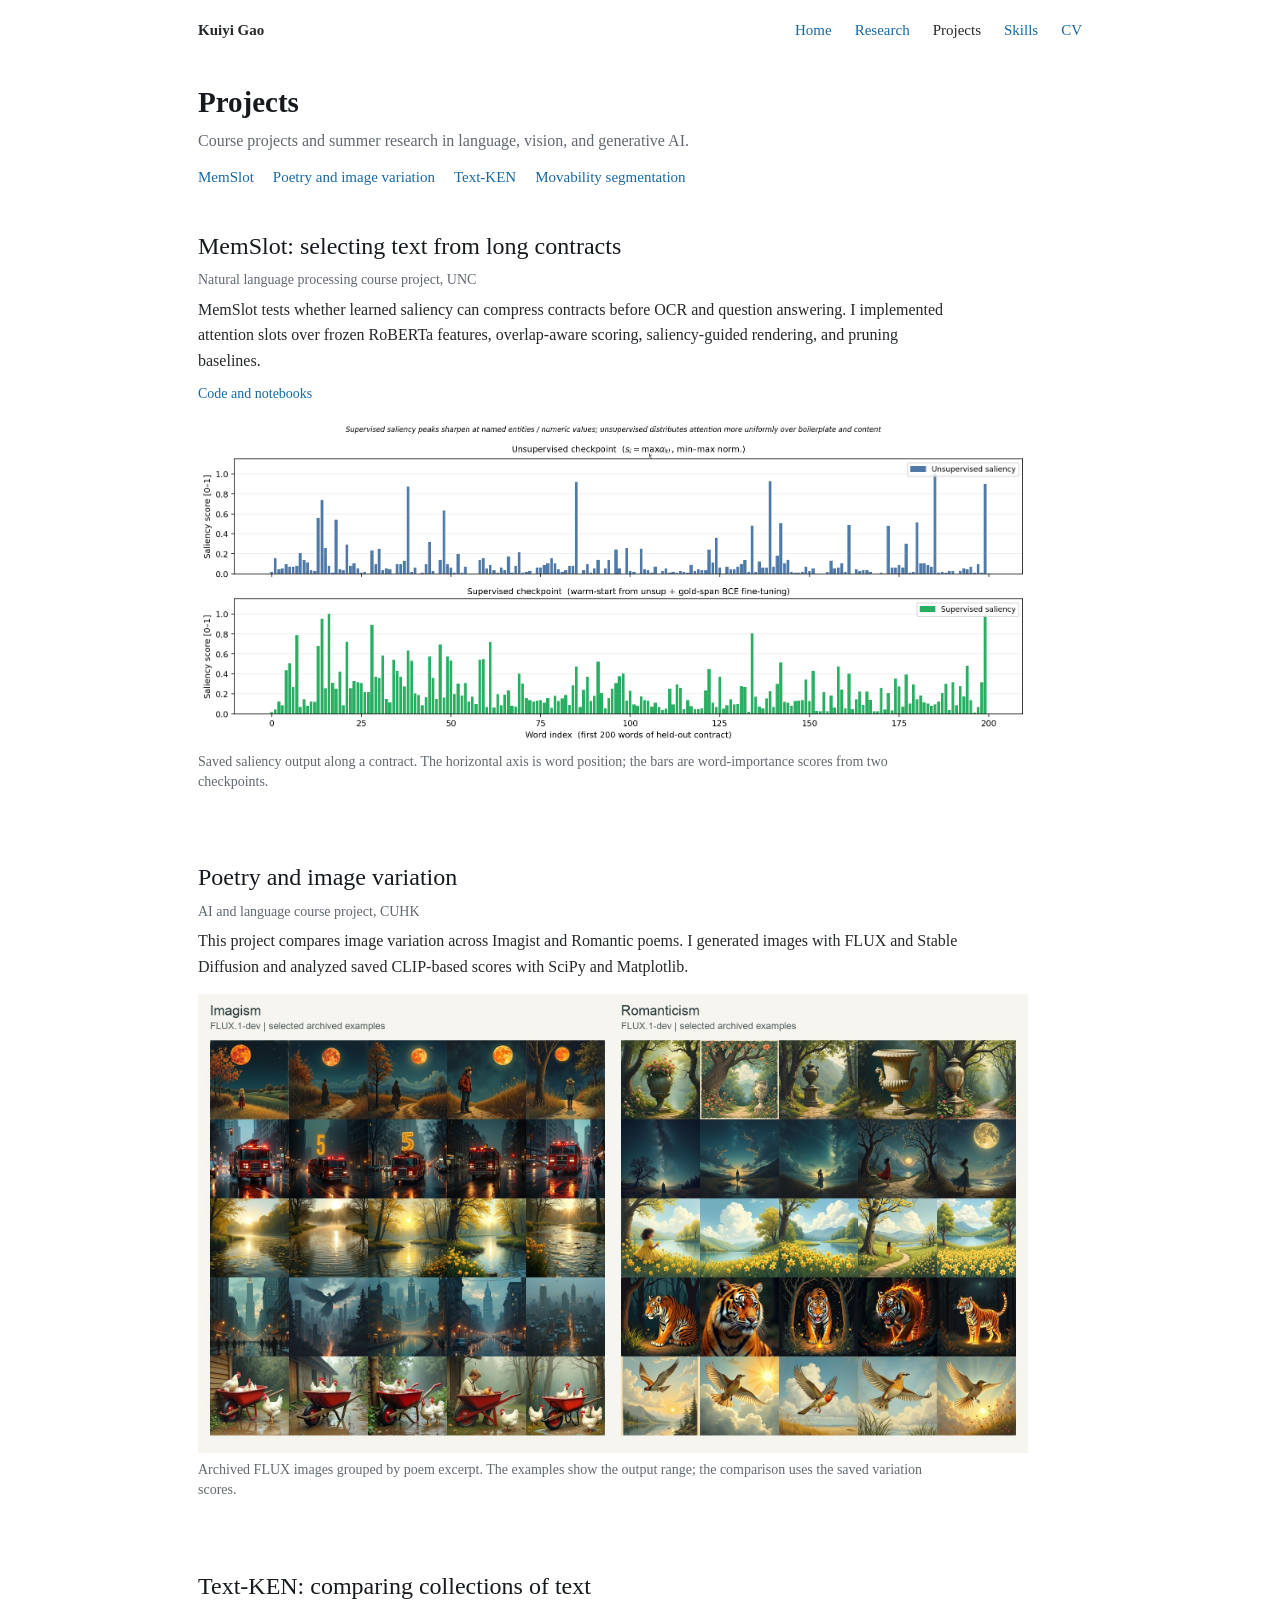
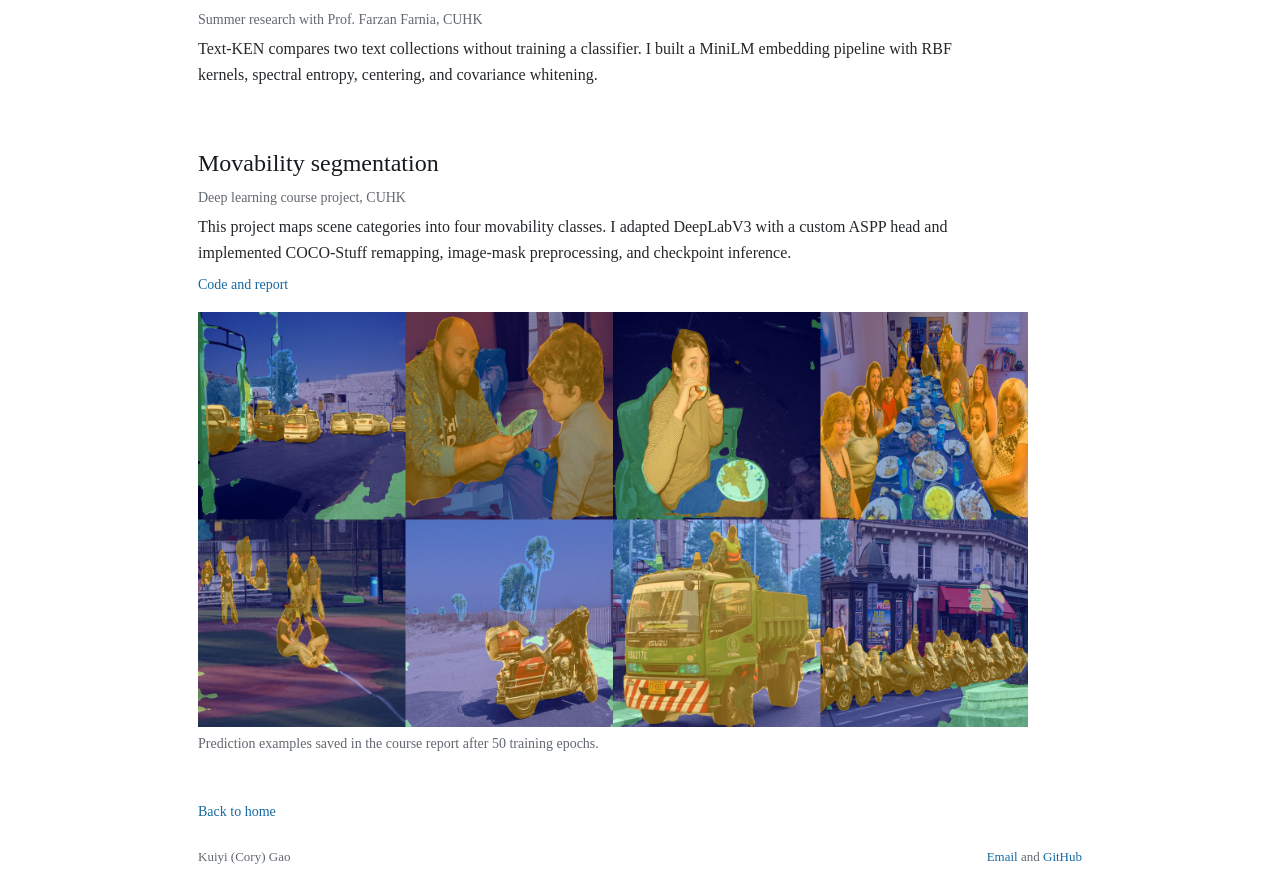
==== projects.html @ bbdeb223 "tighten CV and improve portfolio content" ====
<!DOCTYPE html>
<html lang="en">
<head>
  <meta charset="utf-8">
  <meta name="viewport" content="width=device-width,initial-scale=1">
  <title>Projects - Kuiyi Gao</title>
  <meta name="description" content="Selected course and summer research projects by Kuiyi Gao.">
  <meta property="og:title" content="Projects - Kuiyi Gao">
  <meta property="og:image" content="https://kuiyigao.github.io/photo.jpg">
  <link rel="icon" type="image/svg+xml" href="favicon.svg">
  <link rel="stylesheet" href="style.css?v=20261001-quality">
</head>
<body>
  <a class="skip" href="#main">Skip to content</a>
  <div class="wrap">
    <nav class="site-nav" aria-label="Main navigation">
      <a class="brand" href="index.html">Kuiyi Gao</a>
      <a href="index.html">Home</a>
      <a href="research.html">Research</a>
      <a href="projects.html" aria-current="page">Projects</a>
      <a href="index.html#skills">Skills</a>
      <a href="Kuiyi_Gao_CV.pdf">CV</a>
    </nav>
    <main id="main">
      <header class="page-heading">
        <h1>Projects</h1>
        <p>Course projects and summer research in language, vision, and generative AI.</p>
        <nav class="subnav" aria-label="Projects"><a href="#memslot">MemSlot</a><a href="#poetry">Poetry and image variation</a><a href="#text-ken">Text-KEN</a><a href="#movability">Movability segmentation</a></nav>
      </header>
      <section class="detail" id="memslot">
        <h2>MemSlot: selecting text from long contracts</h2>
        <p class="meta">Natural language processing course project, UNC</p>
        <p>MemSlot tests whether learned saliency can compress contracts before OCR and question answering. I implemented attention slots over frozen RoBERTa features, overlap-aware scoring, saliency-guided rendering, and pruning baselines.</p>
        <div class="overview-links"><a href="https://github.com/KuiyiGao/Distorted-OCR-Compression">Code and notebooks</a></div>
        <figure class="figure result figure-frame">
          <a href="figs/memslot-saliency.png" aria-label="Open full-size MemSlot saliency output"><img src="figs/memslot-saliency.png" alt="Saved notebook output comparing supervised and unsupervised saliency on contract words." loading="lazy" width="1945" height="761"></a>
          <figcaption>Saved saliency output along a contract. The horizontal axis is word position; the bars are word-importance scores from two checkpoints.</figcaption>
        </figure>
      </section>
      <section class="detail" id="poetry">
        <h2>Poetry and image variation</h2>
        <p class="meta">AI and language course project, CUHK</p>
        <p>This project compares image variation across Imagist and Romantic poems. I generated images with FLUX and Stable Diffusion and analyzed saved CLIP-based scores with SciPy and Matplotlib.</p>
        <figure class="figure result figure-frame">
          <a href="figs/poetry-samples.jpg" aria-label="Open full-size poetry image samples"><img src="figs/poetry-samples.jpg" alt="Selected FLUX images generated from Imagist and Romantic poetry excerpts." loading="lazy" width="2080" height="1150"></a>
          <figcaption>Archived FLUX images grouped by poem excerpt. The examples show the output range; the comparison uses the saved variation scores.</figcaption>
        </figure>
      </section>
      <section class="detail" id="text-ken">
        <h2>Text-KEN: comparing collections of text</h2>
        <p class="meta">Summer research with Prof. Farzan Farnia, CUHK</p>
        <p>Text-KEN compares two text collections without training a classifier. I built a MiniLM embedding pipeline with RBF kernels, spectral entropy, centering, and covariance whitening.</p>
      </section>
      <section class="detail" id="movability">
        <h2>Movability segmentation</h2>
        <p class="meta">Deep learning course project, CUHK</p>
        <p>This project maps scene categories into four movability classes. I adapted DeepLabV3 with a custom ASPP head and implemented COCO-Stuff remapping, image-mask preprocessing, and checkpoint inference.</p>
        <div class="overview-links"><a href="https://github.com/KuiyiGao/QuickMotionDetection">Code and report</a></div>
        <figure class="figure result figure-frame">
          <a href="figs/movability-report-predictions.png" aria-label="Open movability prediction examples"><img src="figs/movability-report-predictions.png" alt="Archived photographs with predicted movability classes overlaid in color." loading="lazy" width="2048" height="1024"></a>
          <figcaption>Prediction examples saved in the course report after 50 training epochs.</figcaption>
        </figure>
      </section>
      <p class="back-link"><a href="index.html#projects">Back to home</a></p>
    </main>
  </div>
  <footer id="contact"><div class="wrap"><p>Kuiyi (Cory) Gao</p><p><a href="mailto:kuiyigao@unc.edu">Email</a> and <a href="https://github.com/KuiyiGao">GitHub</a></p></div></footer>
</body>
</html>
---- style.css ----
*{box-sizing:border-box}
:root{color-scheme:light;--ink:#25282b;--muted:#626870;--blue:#1769a2}
html{background:#fff}
body{margin:0;color:var(--ink);background:#fff;font:16px/1.6 "Times New Roman",Times,serif;-webkit-font-smoothing:antialiased}
a{color:var(--blue);text-decoration:none}a:hover{text-decoration:underline}a:focus-visible,summary:focus-visible{outline:2px solid var(--blue);outline-offset:4px}
.wrap{width:min(940px,100%);margin:auto;padding:0 28px}
.site-nav{display:flex;flex-wrap:wrap;gap:9px 23px;align-items:center;padding:18px 0 14px;font-size:15px}
.site-nav .brand{margin-right:auto;color:var(--ink);font-weight:600}.site-nav a[aria-current=page]{color:var(--ink)}
h1,h2,h3{line-height:1.3;color:#161a1e}h1{font-size:32px;font-weight:600;margin:0 0 10px}h1 span{font-weight:400}h2{font-size:24px;font-weight:500;margin:0 0 16px}h3{font-size:18px;font-weight:600;margin:0 0 5px}
p{margin:0 0 9px}strong{font-weight:600}.muted,.meta{color:var(--muted)}
.intro{display:grid;grid-template-columns:176px 1fr;gap:28px;align-items:center;padding:28px 0 24px}.portrait{display:block;width:176px;height:176px;object-fit:cover;border-radius:3px}.intro p{margin-bottom:7px}.contact-links{display:flex;flex-wrap:wrap;gap:4px 15px;margin-top:8px;font-size:15px}
section{padding:20px 0;scroll-margin-top:18px}.entry{display:grid;grid-template-columns:240px minmax(0,1fr);gap:22px;align-items:start}.entry+.entry{margin-top:20px}.preview{display:block;max-width:250px;line-height:0}.preview img{width:100%;height:auto;display:block}.preview.paper{align-self:center}.preview.output{padding-top:2px}.preview.output img{max-height:195px;object-fit:contain}.entry h3 a{color:var(--ink)}.authors{font-size:14px;line-height:1.45;margin-bottom:3px}.venue{font-size:15px;font-style:italic;margin-bottom:3px}.entry-links{display:flex;flex-wrap:wrap;gap:3px 14px;font-size:14px;margin:3px 0 5px}.description{font-size:15px;line-height:1.48;margin-bottom:0}.meta{font-size:14px;margin:0 0 5px}.work+.work{margin-top:14px}.work p{font-size:15px}.work .meta{font-size:14px}.text-projects{display:grid;grid-template-columns:1fr 1fr;gap:22px;margin-top:18px}.skills{margin:0}.skills>div{display:grid;grid-template-columns:155px 1fr;gap:18px;padding:6px 0}.skills>div:first-child{padding-top:0}.skills>div:last-child{padding-bottom:0}.skills dt{font-weight:600;font-size:15px}.skills dd{margin:0;font-size:15px}.skills dd p{margin:0 0 2px}.skills .examples{font-size:14px}.timeline{margin:0}.timeline>div{display:grid;grid-template-columns:120px 1fr;gap:18px;padding:5px 0}.timeline dt{font-size:14px;color:var(--muted)}.timeline dd{margin:0;font-size:15px}
footer{padding:15px 0 22px;margin-top:5px;font-size:13px;color:var(--muted)}footer .wrap{display:flex;justify-content:space-between;gap:18px}footer p{margin:0}.page-heading{padding:28px 0 19px}.page-heading h1{font-size:29px;margin-bottom:6px}.page-heading p{max-width:700px;color:var(--muted)}.subnav{display:flex;flex-wrap:wrap;gap:6px 19px;font-size:15px;margin-top:12px}.detail{padding:23px 0 29px}.detail h2{margin-bottom:7px}.detail>p{max-width:760px}.detail h3{margin:18px 0 8px;font-size:17px}.figure{margin:15px 0 18px}.figure a{display:block}.figure img{display:block;width:100%;height:auto}.figure.result{max-width:830px}.figure.narrow{max-width:590px}.figure figcaption{font-size:14px;line-height:1.45;color:var(--muted);margin-top:7px;max-width:760px}.figure-frame{padding:0;background:#fff}.figure figcaption strong{color:var(--ink)}.overview-links{display:flex;gap:12px;flex-wrap:wrap;font-size:14px}.callout{font-size:15px;color:var(--muted);margin-top:12px}.back-link{font-size:14px}.skip{position:absolute;top:-100px;padding:8px 14px;background:white}.skip:focus{top:8px}
@media(max-width:700px){.wrap{padding:0 22px}.site-nav{gap:7px 18px;font-size:14px;padding:14px 0 11px}.site-nav .brand{width:100%;margin-right:0}.intro{grid-template-columns:120px 1fr;gap:20px;padding:24px 0}.portrait{width:120px;height:120px}.intro h1{font-size:28px}.intro .bio{display:contents}.intro .bio h1{grid-column:2;grid-row:1;margin:0}.intro .bio>p,.intro .contact-links{grid-column:1/-1;margin:0}.intro>div:first-child{grid-column:1;grid-row:1}.entry{grid-template-columns:210px minmax(0,1fr);gap:18px}.entry+.entry{margin-top:23px}.entry h3{font-size:17px}.authors{font-size:13px}h2{font-size:23px}.text-projects{gap:18px}.skills>div{grid-template-columns:135px 1fr;gap:17px}}
@media(max-width:540px){.entry{grid-template-columns:1fr;gap:12px}.preview{width:260px;max-width:100%;margin:0 auto}.preview.output img{max-height:210px}.entry+.entry{margin-top:25px}.text-projects{grid-template-columns:1fr;gap:19px}.skills>div{grid-template-columns:1fr;gap:3px;padding:10px 0}.timeline>div{grid-template-columns:1fr;gap:0;padding:6px 0}.intro{gap:17px}.intro h1{font-size:25px}.portrait{width:112px;height:112px}.intro{grid-template-columns:112px 1fr}.site-nav{gap:7px 16px}.page-heading h1{font-size:27px}.detail h2{font-size:23px}.figure figcaption{font-size:13px}footer .wrap{display:block}footer p+p{margin-top:4px}}
@media(prefers-reduced-motion:reduce){html{scroll-behavior:auto}}
@media print{.site-nav,.skip,.subnav,footer{display:none}.wrap{width:100%;max-width:none;padding:0}body{font-size:11pt}.intro{padding-top:0}section{break-inside:avoid}.entry{break-inside:avoid}a{color:#222}}
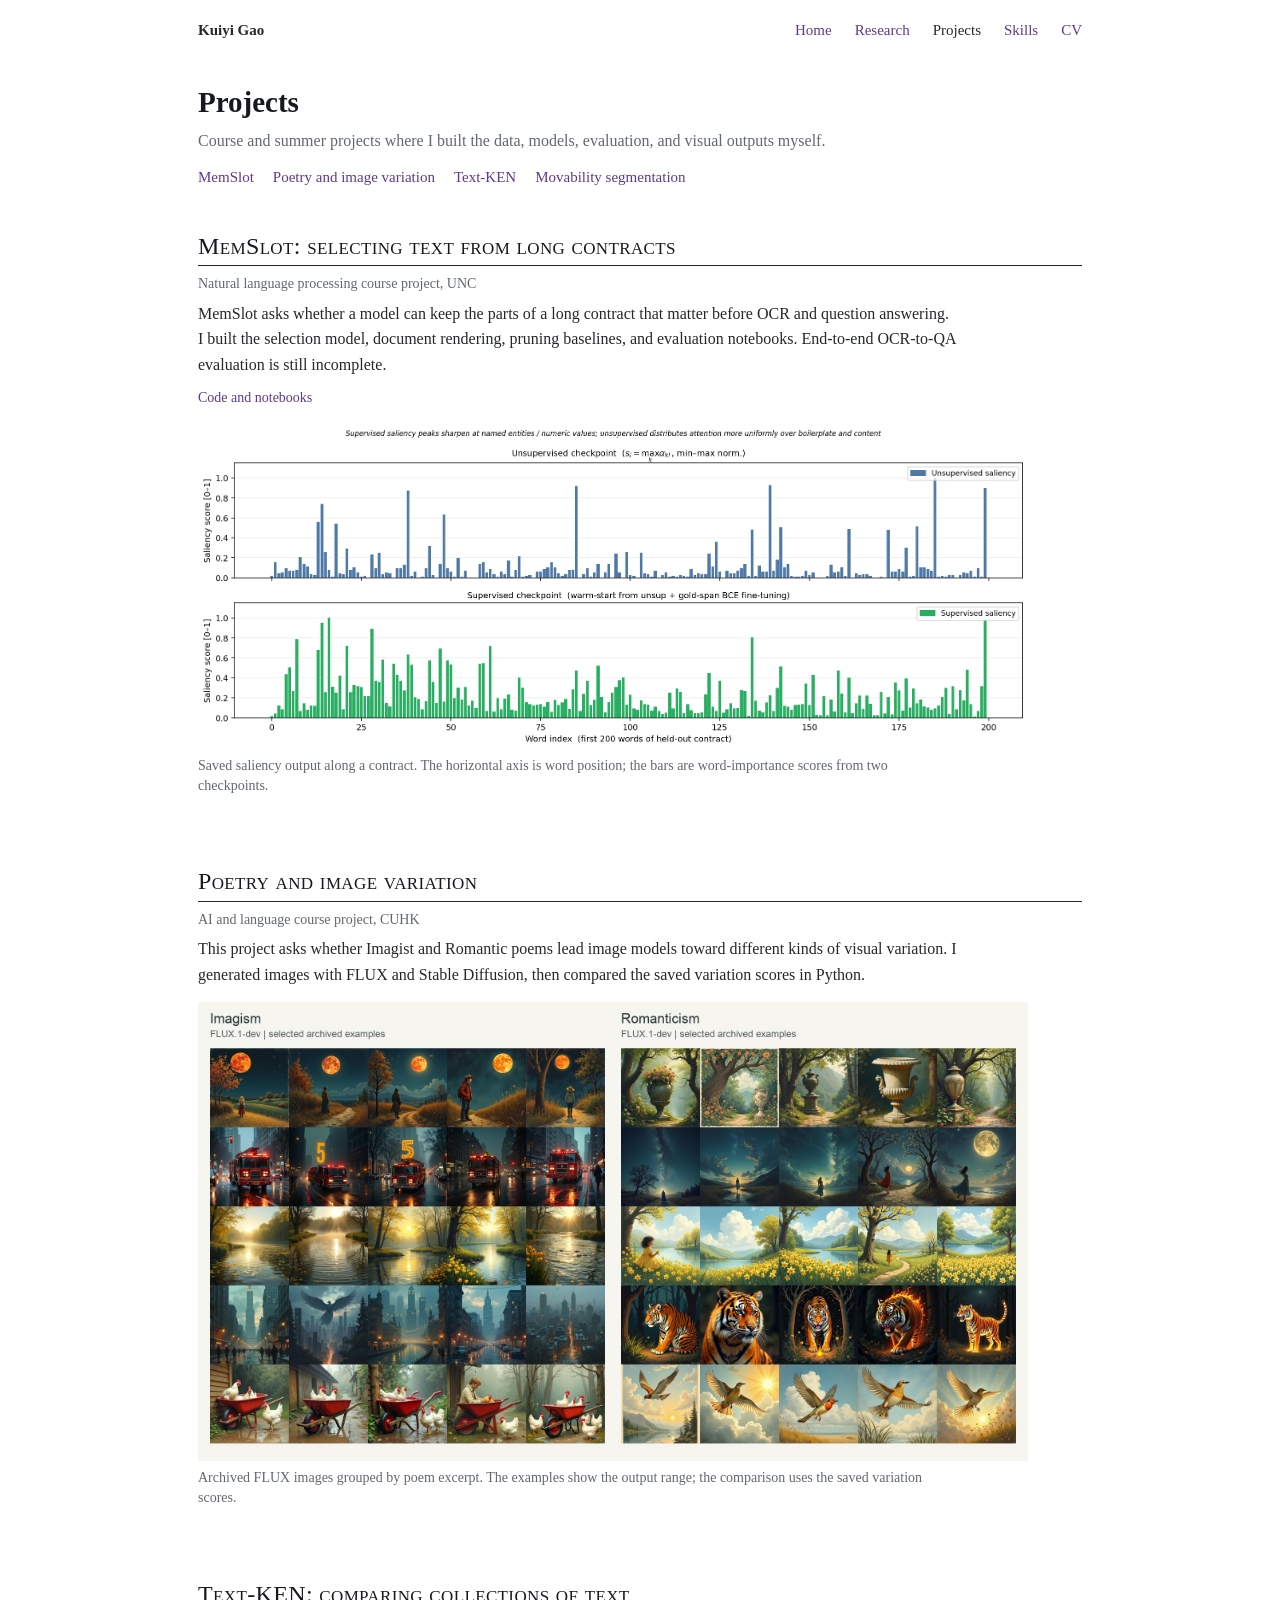
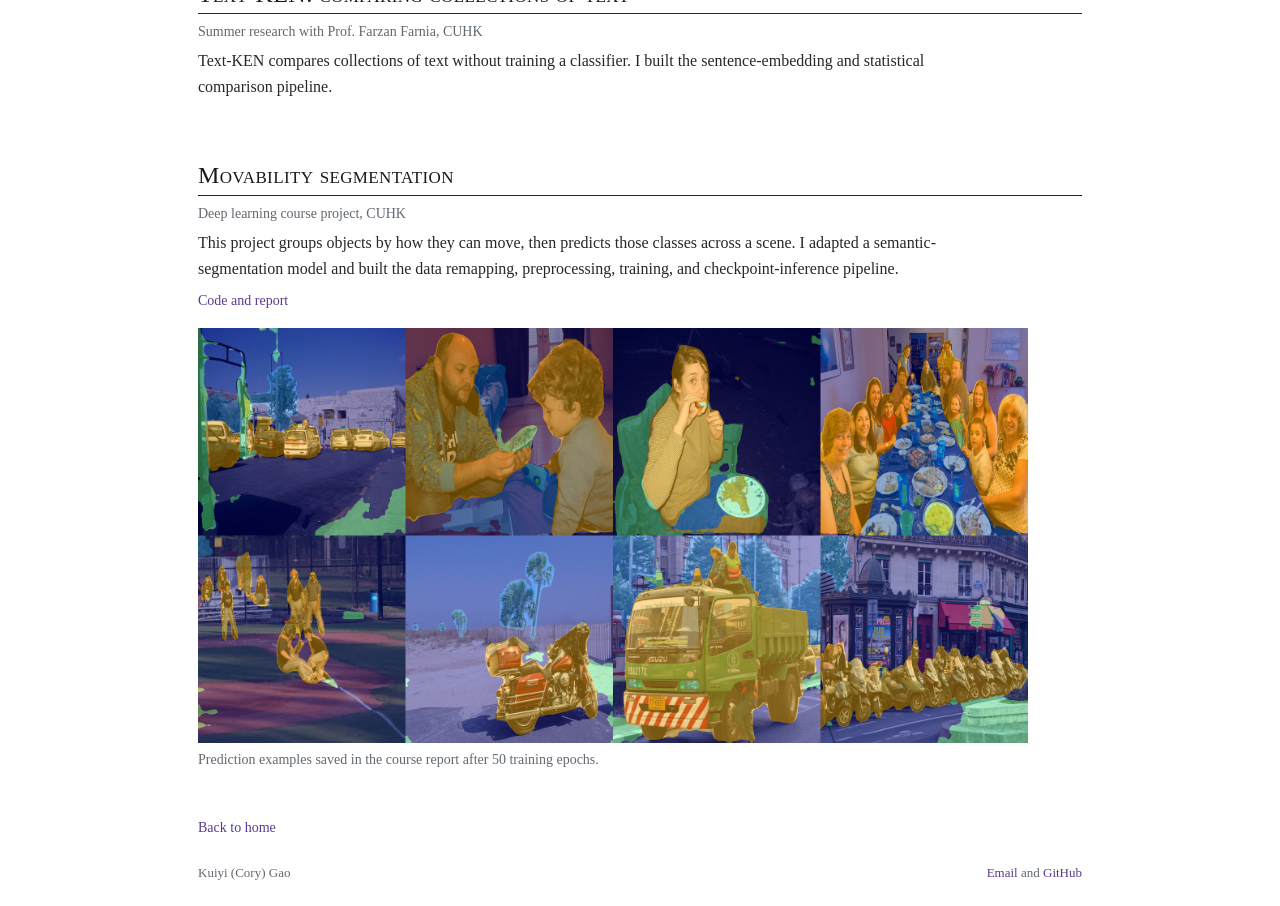
==== commit 2cfe3b4a: "Tailor CV and site for AI engineering roles" ====
--- a/projects.html
+++ b/projects.html
@@ -8,7 +8,7 @@
   <meta property="og:title" content="Projects - Kuiyi Gao">
   <meta property="og:image" content="https://kuiyigao.github.io/photo.jpg">
   <link rel="icon" type="image/svg+xml" href="favicon.svg">
-  <link rel="stylesheet" href="style.css?v=20261001-quality">
+  <link rel="stylesheet" href="style.css?v=20261002-bain">
 </head>
 <body>
   <a class="skip" href="#main">Skip to content</a>
@@ -24,13 +24,13 @@
     <main id="main">
       <header class="page-heading">
         <h1>Projects</h1>
-        <p>Course projects and summer research in language, vision, and generative AI.</p>
+        <p>Course and summer projects where I built the data, models, evaluation, and visual outputs myself.</p>
         <nav class="subnav" aria-label="Projects"><a href="#memslot">MemSlot</a><a href="#poetry">Poetry and image variation</a><a href="#text-ken">Text-KEN</a><a href="#movability">Movability segmentation</a></nav>
       </header>
       <section class="detail" id="memslot">
         <h2>MemSlot: selecting text from long contracts</h2>
         <p class="meta">Natural language processing course project, UNC</p>
-        <p>MemSlot tests whether learned saliency can compress contracts before OCR and question answering. I implemented attention slots over frozen RoBERTa features, overlap-aware scoring, saliency-guided rendering, and pruning baselines.</p>
+        <p>MemSlot asks whether a model can keep the parts of a long contract that matter before OCR and question answering. I built the selection model, document rendering, pruning baselines, and evaluation notebooks. End-to-end OCR-to-QA evaluation is still incomplete.</p>
         <div class="overview-links"><a href="https://github.com/KuiyiGao/Distorted-OCR-Compression">Code and notebooks</a></div>
         <figure class="figure result figure-frame">
           <a href="figs/memslot-saliency.png" aria-label="Open full-size MemSlot saliency output"><img src="figs/memslot-saliency.png" alt="Saved notebook output comparing supervised and unsupervised saliency on contract words." loading="lazy" width="1945" height="761"></a>
@@ -40,7 +40,7 @@
       <section class="detail" id="poetry">
         <h2>Poetry and image variation</h2>
         <p class="meta">AI and language course project, CUHK</p>
-        <p>This project compares image variation across Imagist and Romantic poems. I generated images with FLUX and Stable Diffusion and analyzed saved CLIP-based scores with SciPy and Matplotlib.</p>
+        <p>This project asks whether Imagist and Romantic poems lead image models toward different kinds of visual variation. I generated images with FLUX and Stable Diffusion, then compared the saved variation scores in Python.</p>
         <figure class="figure result figure-frame">
           <a href="figs/poetry-samples.jpg" aria-label="Open full-size poetry image samples"><img src="figs/poetry-samples.jpg" alt="Selected FLUX images generated from Imagist and Romantic poetry excerpts." loading="lazy" width="2080" height="1150"></a>
           <figcaption>Archived FLUX images grouped by poem excerpt. The examples show the output range; the comparison uses the saved variation scores.</figcaption>
@@ -49,12 +49,12 @@
       <section class="detail" id="text-ken">
         <h2>Text-KEN: comparing collections of text</h2>
         <p class="meta">Summer research with Prof. Farzan Farnia, CUHK</p>
-        <p>Text-KEN compares two text collections without training a classifier. I built a MiniLM embedding pipeline with RBF kernels, spectral entropy, centering, and covariance whitening.</p>
+        <p>Text-KEN compares collections of text without training a classifier. I built the sentence-embedding and statistical comparison pipeline.</p>
       </section>
       <section class="detail" id="movability">
         <h2>Movability segmentation</h2>
         <p class="meta">Deep learning course project, CUHK</p>
-        <p>This project maps scene categories into four movability classes. I adapted DeepLabV3 with a custom ASPP head and implemented COCO-Stuff remapping, image-mask preprocessing, and checkpoint inference.</p>
+        <p>This project groups objects by how they can move, then predicts those classes across a scene. I adapted a semantic-segmentation model and built the data remapping, preprocessing, training, and checkpoint-inference pipeline.</p>
         <div class="overview-links"><a href="https://github.com/KuiyiGao/QuickMotionDetection">Code and report</a></div>
         <figure class="figure result figure-frame">
           <a href="figs/movability-report-predictions.png" aria-label="Open movability prediction examples"><img src="figs/movability-report-predictions.png" alt="Archived photographs with predicted movability classes overlaid in color." loading="lazy" width="2048" height="1024"></a>
--- a/style.css
+++ b/style.css
@@ -1,12 +1,12 @@
 *{box-sizing:border-box}
-:root{color-scheme:light;--ink:#25282b;--muted:#626870;--blue:#1769a2}
+:root{color-scheme:light;--ink:#25282b;--muted:#626870;--blue:#5b3a92}
 html{background:#fff}
 body{margin:0;color:var(--ink);background:#fff;font:16px/1.6 "Times New Roman",Times,serif;-webkit-font-smoothing:antialiased}
 a{color:var(--blue);text-decoration:none}a:hover{text-decoration:underline}a:focus-visible,summary:focus-visible{outline:2px solid var(--blue);outline-offset:4px}
 .wrap{width:min(940px,100%);margin:auto;padding:0 28px}
 .site-nav{display:flex;flex-wrap:wrap;gap:9px 23px;align-items:center;padding:18px 0 14px;font-size:15px}
 .site-nav .brand{margin-right:auto;color:var(--ink);font-weight:600}.site-nav a[aria-current=page]{color:var(--ink)}
-h1,h2,h3{line-height:1.3;color:#161a1e}h1{font-size:32px;font-weight:600;margin:0 0 10px}h1 span{font-weight:400}h2{font-size:24px;font-weight:500;margin:0 0 16px}h3{font-size:18px;font-weight:600;margin:0 0 5px}
+h1,h2,h3{line-height:1.3;color:#161a1e}h1{font-size:32px;font-weight:600;margin:0 0 10px}h1 span{font-weight:400}h2{font-size:24px;font-weight:500;font-variant:small-caps;letter-spacing:.015em;margin:0 0 16px;padding-bottom:3px;border-bottom:1px solid #25282b}h3{font-size:18px;font-weight:600;margin:0 0 5px}
 p{margin:0 0 9px}strong{font-weight:600}.muted,.meta{color:var(--muted)}
 .intro{display:grid;grid-template-columns:176px 1fr;gap:28px;align-items:center;padding:28px 0 24px}.portrait{display:block;width:176px;height:176px;object-fit:cover;border-radius:3px}.intro p{margin-bottom:7px}.contact-links{display:flex;flex-wrap:wrap;gap:4px 15px;margin-top:8px;font-size:15px}
 section{padding:20px 0;scroll-margin-top:18px}.entry{display:grid;grid-template-columns:240px minmax(0,1fr);gap:22px;align-items:start}.entry+.entry{margin-top:20px}.preview{display:block;max-width:250px;line-height:0}.preview img{width:100%;height:auto;display:block}.preview.paper{align-self:center}.preview.output{padding-top:2px}.preview.output img{max-height:195px;object-fit:contain}.entry h3 a{color:var(--ink)}.authors{font-size:14px;line-height:1.45;margin-bottom:3px}.venue{font-size:15px;font-style:italic;margin-bottom:3px}.entry-links{display:flex;flex-wrap:wrap;gap:3px 14px;font-size:14px;margin:3px 0 5px}.description{font-size:15px;line-height:1.48;margin-bottom:0}.meta{font-size:14px;margin:0 0 5px}.work+.work{margin-top:14px}.work p{font-size:15px}.work .meta{font-size:14px}.text-projects{display:grid;grid-template-columns:1fr 1fr;gap:22px;margin-top:18px}.skills{margin:0}.skills>div{display:grid;grid-template-columns:155px 1fr;gap:18px;padding:6px 0}.skills>div:first-child{padding-top:0}.skills>div:last-child{padding-bottom:0}.skills dt{font-weight:600;font-size:15px}.skills dd{margin:0;font-size:15px}.skills dd p{margin:0 0 2px}.skills .examples{font-size:14px}.timeline{margin:0}.timeline>div{display:grid;grid-template-columns:120px 1fr;gap:18px;padding:5px 0}.timeline dt{font-size:14px;color:var(--muted)}.timeline dd{margin:0;font-size:15px}
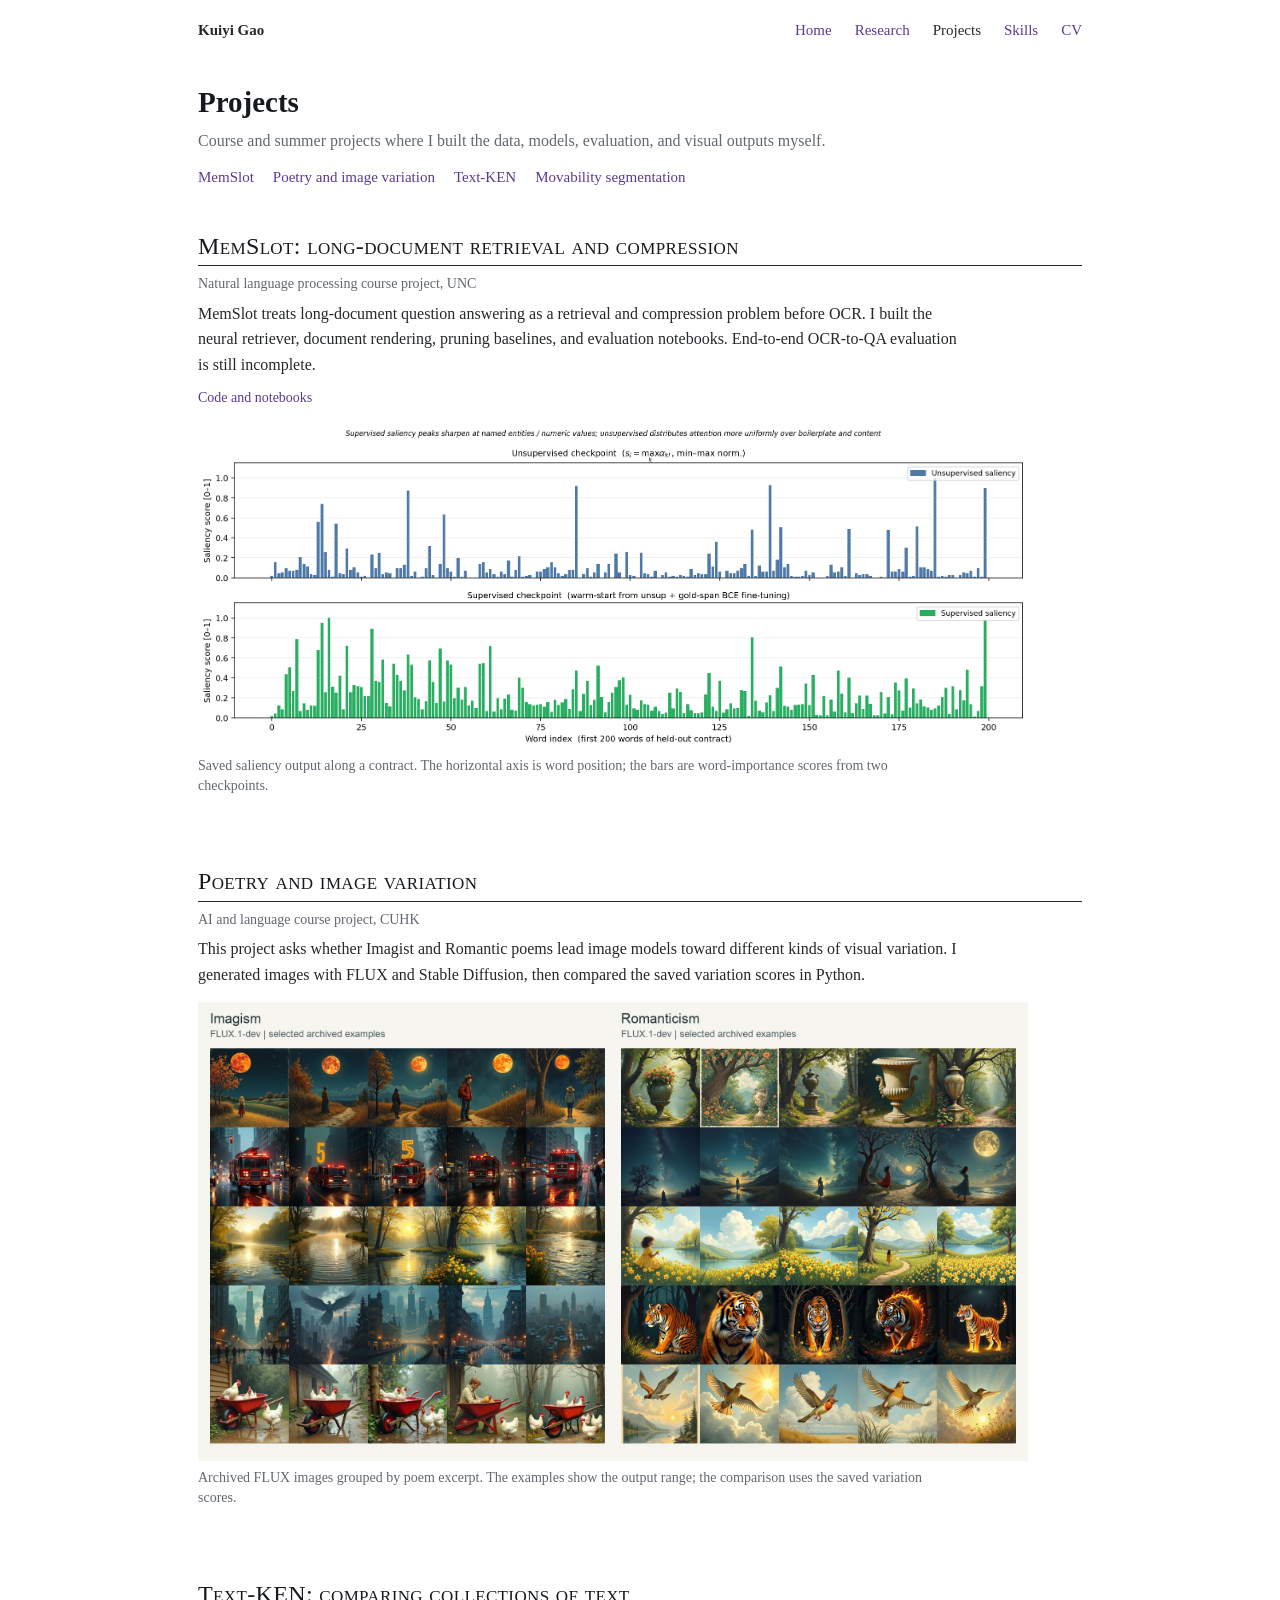
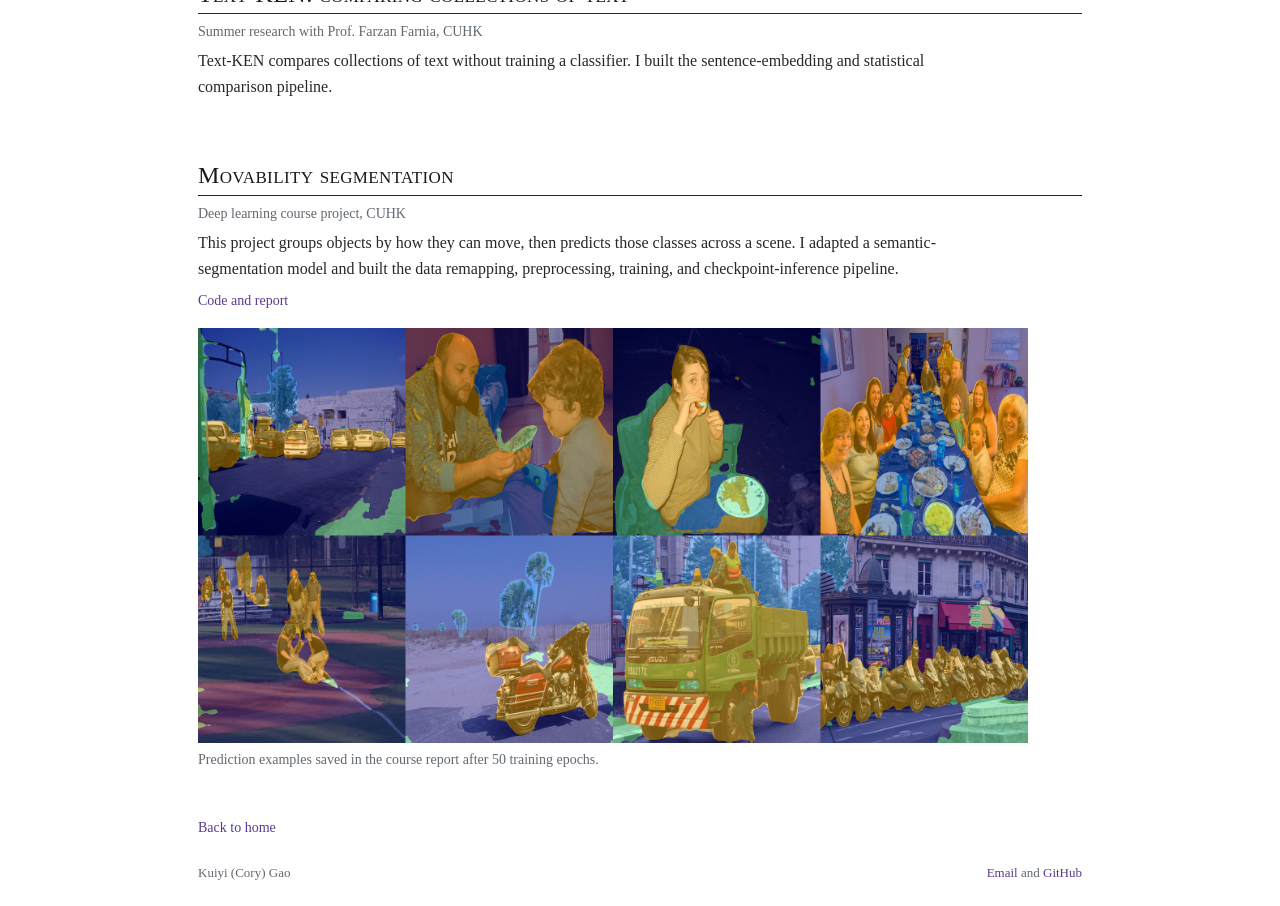
==== commit 0c14dd4a: "Align CV and site with AI engineering role" ====
--- a/projects.html
+++ b/projects.html
@@ -28,9 +28,9 @@
         <nav class="subnav" aria-label="Projects"><a href="#memslot">MemSlot</a><a href="#poetry">Poetry and image variation</a><a href="#text-ken">Text-KEN</a><a href="#movability">Movability segmentation</a></nav>
       </header>
       <section class="detail" id="memslot">
-        <h2>MemSlot: selecting text from long contracts</h2>
+        <h2>MemSlot: long-document retrieval and compression</h2>
         <p class="meta">Natural language processing course project, UNC</p>
-        <p>MemSlot asks whether a model can keep the parts of a long contract that matter before OCR and question answering. I built the selection model, document rendering, pruning baselines, and evaluation notebooks. End-to-end OCR-to-QA evaluation is still incomplete.</p>
+        <p>MemSlot treats long-document question answering as a retrieval and compression problem before OCR. I built the neural retriever, document rendering, pruning baselines, and evaluation notebooks. End-to-end OCR-to-QA evaluation is still incomplete.</p>
         <div class="overview-links"><a href="https://github.com/KuiyiGao/Distorted-OCR-Compression">Code and notebooks</a></div>
         <figure class="figure result figure-frame">
           <a href="figs/memslot-saliency.png" aria-label="Open full-size MemSlot saliency output"><img src="figs/memslot-saliency.png" alt="Saved notebook output comparing supervised and unsupervised saliency on contract words." loading="lazy" width="1945" height="761"></a>
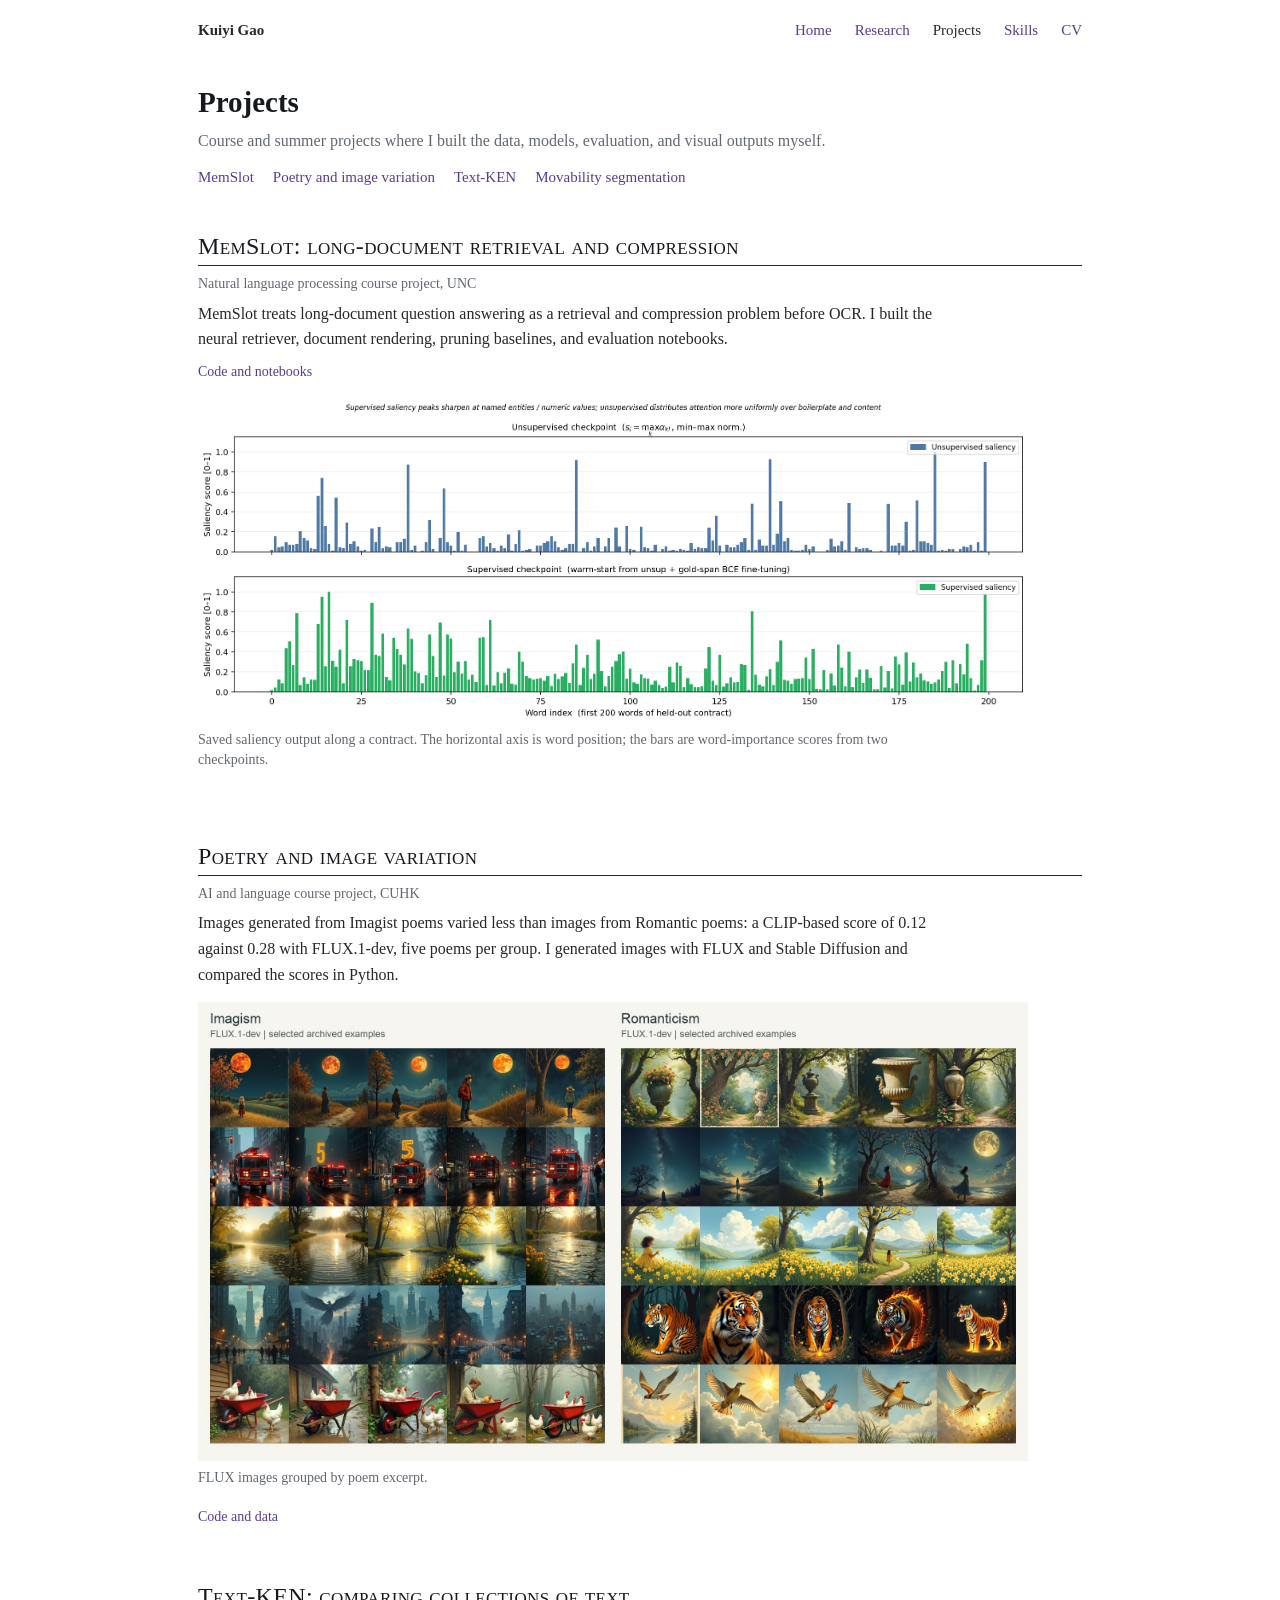
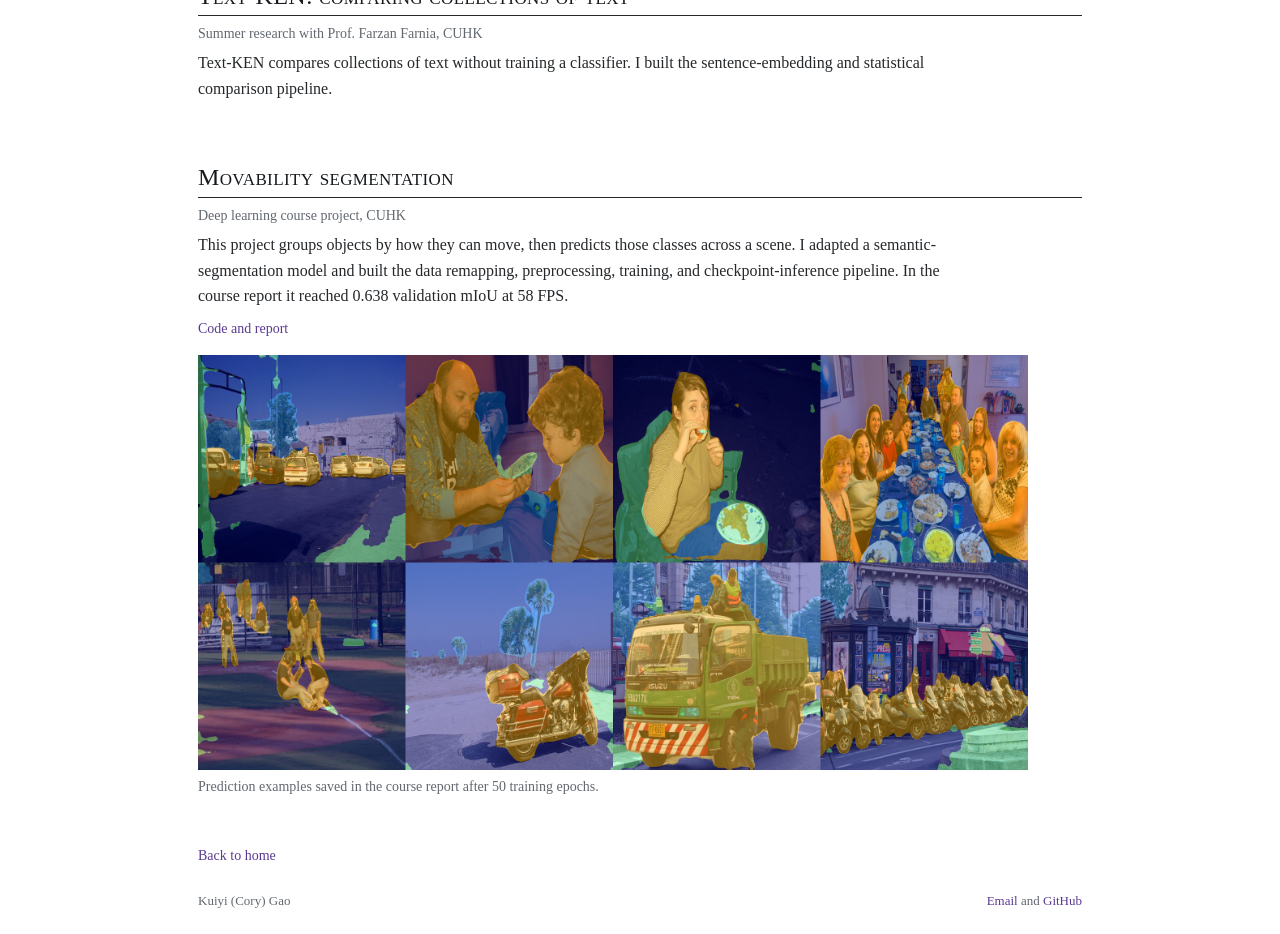
==== commit 99179a3a: "Keep the site out of search results; Dean's List and code links in the CV; new repo names" ====
--- a/projects.html
+++ b/projects.html
@@ -3,6 +3,7 @@
 <head>
   <meta charset="utf-8">
   <meta name="viewport" content="width=device-width,initial-scale=1">
+  <meta name="robots" content="noindex, nofollow, noarchive">
   <title>Projects - Kuiyi Gao</title>
   <meta name="description" content="Selected course and summer research projects by Kuiyi Gao.">
   <meta property="og:title" content="Projects - Kuiyi Gao">
@@ -30,8 +31,8 @@
       <section class="detail" id="memslot">
         <h2>MemSlot: long-document retrieval and compression</h2>
         <p class="meta">Natural language processing course project, UNC</p>
-        <p>MemSlot treats long-document question answering as a retrieval and compression problem before OCR. I built the neural retriever, document rendering, pruning baselines, and evaluation notebooks. End-to-end OCR-to-QA evaluation is still incomplete.</p>
-        <div class="overview-links"><a href="https://github.com/KuiyiGao/Distorted-OCR-Compression">Code and notebooks</a></div>
+        <p>MemSlot treats long-document question answering as a retrieval and compression problem before OCR. I built the neural retriever, document rendering, pruning baselines, and evaluation notebooks.</p>
+        <div class="overview-links"><a href="https://github.com/KuiyiGao/memslot">Code and notebooks</a></div>
         <figure class="figure result figure-frame">
           <a href="figs/memslot-saliency.png" aria-label="Open full-size MemSlot saliency output"><img src="figs/memslot-saliency.png" alt="Saved notebook output comparing supervised and unsupervised saliency on contract words." loading="lazy" width="1945" height="761"></a>
           <figcaption>Saved saliency output along a contract. The horizontal axis is word position; the bars are word-importance scores from two checkpoints.</figcaption>
@@ -40,11 +41,12 @@
       <section class="detail" id="poetry">
         <h2>Poetry and image variation</h2>
         <p class="meta">AI and language course project, CUHK</p>
-        <p>This project asks whether Imagist and Romantic poems lead image models toward different kinds of visual variation. I generated images with FLUX and Stable Diffusion, then compared the saved variation scores in Python.</p>
+        <p>Images generated from Imagist poems varied less than images from Romantic poems: a CLIP-based score of 0.12 against 0.28 with FLUX.1-dev, five poems per group. I generated images with FLUX and Stable Diffusion and compared the scores in Python.</p>
         <figure class="figure result figure-frame">
           <a href="figs/poetry-samples.jpg" aria-label="Open full-size poetry image samples"><img src="figs/poetry-samples.jpg" alt="Selected FLUX images generated from Imagist and Romantic poetry excerpts." loading="lazy" width="2080" height="1150"></a>
-          <figcaption>Archived FLUX images grouped by poem excerpt. The examples show the output range; the comparison uses the saved variation scores.</figcaption>
+          <figcaption>FLUX images grouped by poem excerpt.</figcaption>
         </figure>
+        <div class="overview-links"><a href="https://github.com/KuiyiGao/poetry-image-variation">Code and data</a></div>
       </section>
       <section class="detail" id="text-ken">
         <h2>Text-KEN: comparing collections of text</h2>
@@ -54,8 +56,8 @@
       <section class="detail" id="movability">
         <h2>Movability segmentation</h2>
         <p class="meta">Deep learning course project, CUHK</p>
-        <p>This project groups objects by how they can move, then predicts those classes across a scene. I adapted a semantic-segmentation model and built the data remapping, preprocessing, training, and checkpoint-inference pipeline.</p>
-        <div class="overview-links"><a href="https://github.com/KuiyiGao/QuickMotionDetection">Code and report</a></div>
+        <p>This project groups objects by how they can move, then predicts those classes across a scene. I adapted a semantic-segmentation model and built the data remapping, preprocessing, training, and checkpoint-inference pipeline. In the course report it reached 0.638 validation mIoU at 58 FPS.</p>
+        <div class="overview-links"><a href="https://github.com/KuiyiGao/movability-segmentation">Code and report</a></div>
         <figure class="figure result figure-frame">
           <a href="figs/movability-report-predictions.png" aria-label="Open movability prediction examples"><img src="figs/movability-report-predictions.png" alt="Archived photographs with predicted movability classes overlaid in color." loading="lazy" width="2048" height="1024"></a>
           <figcaption>Prediction examples saved in the course report after 50 training epochs.</figcaption>
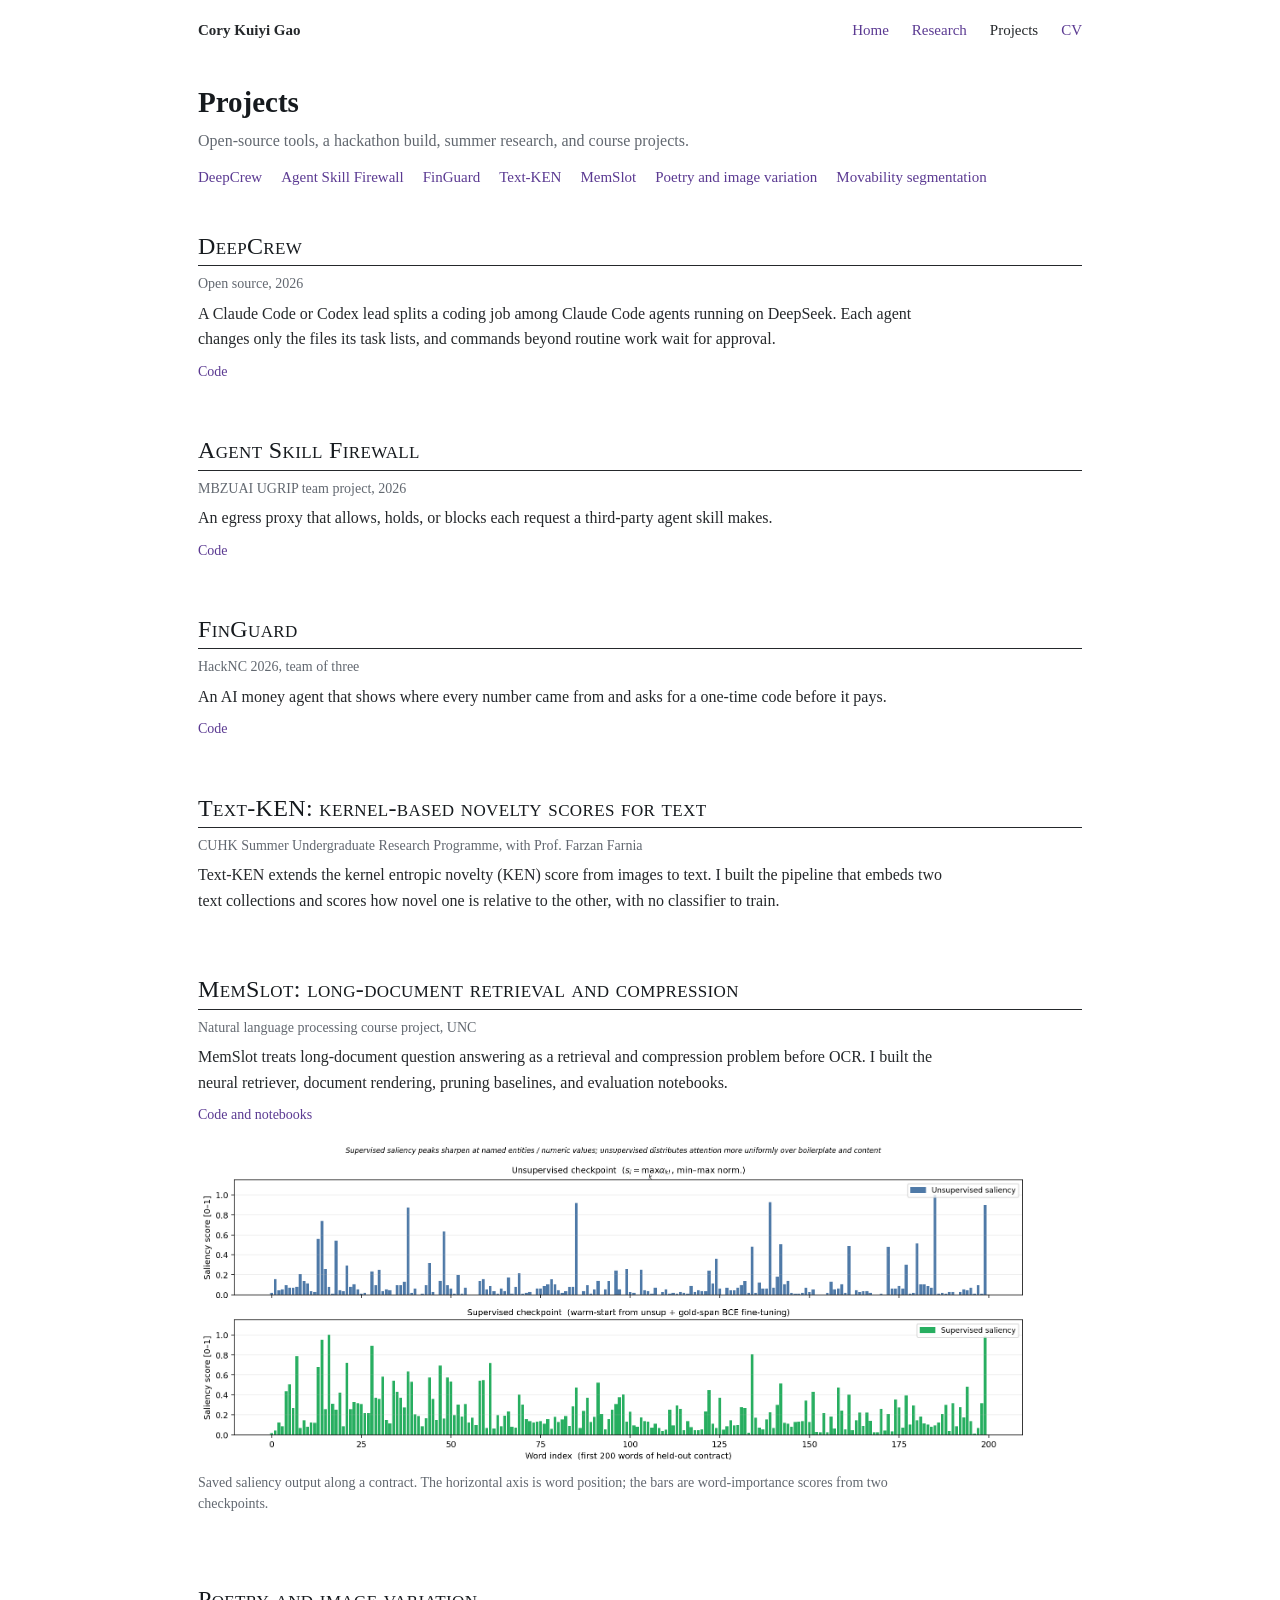
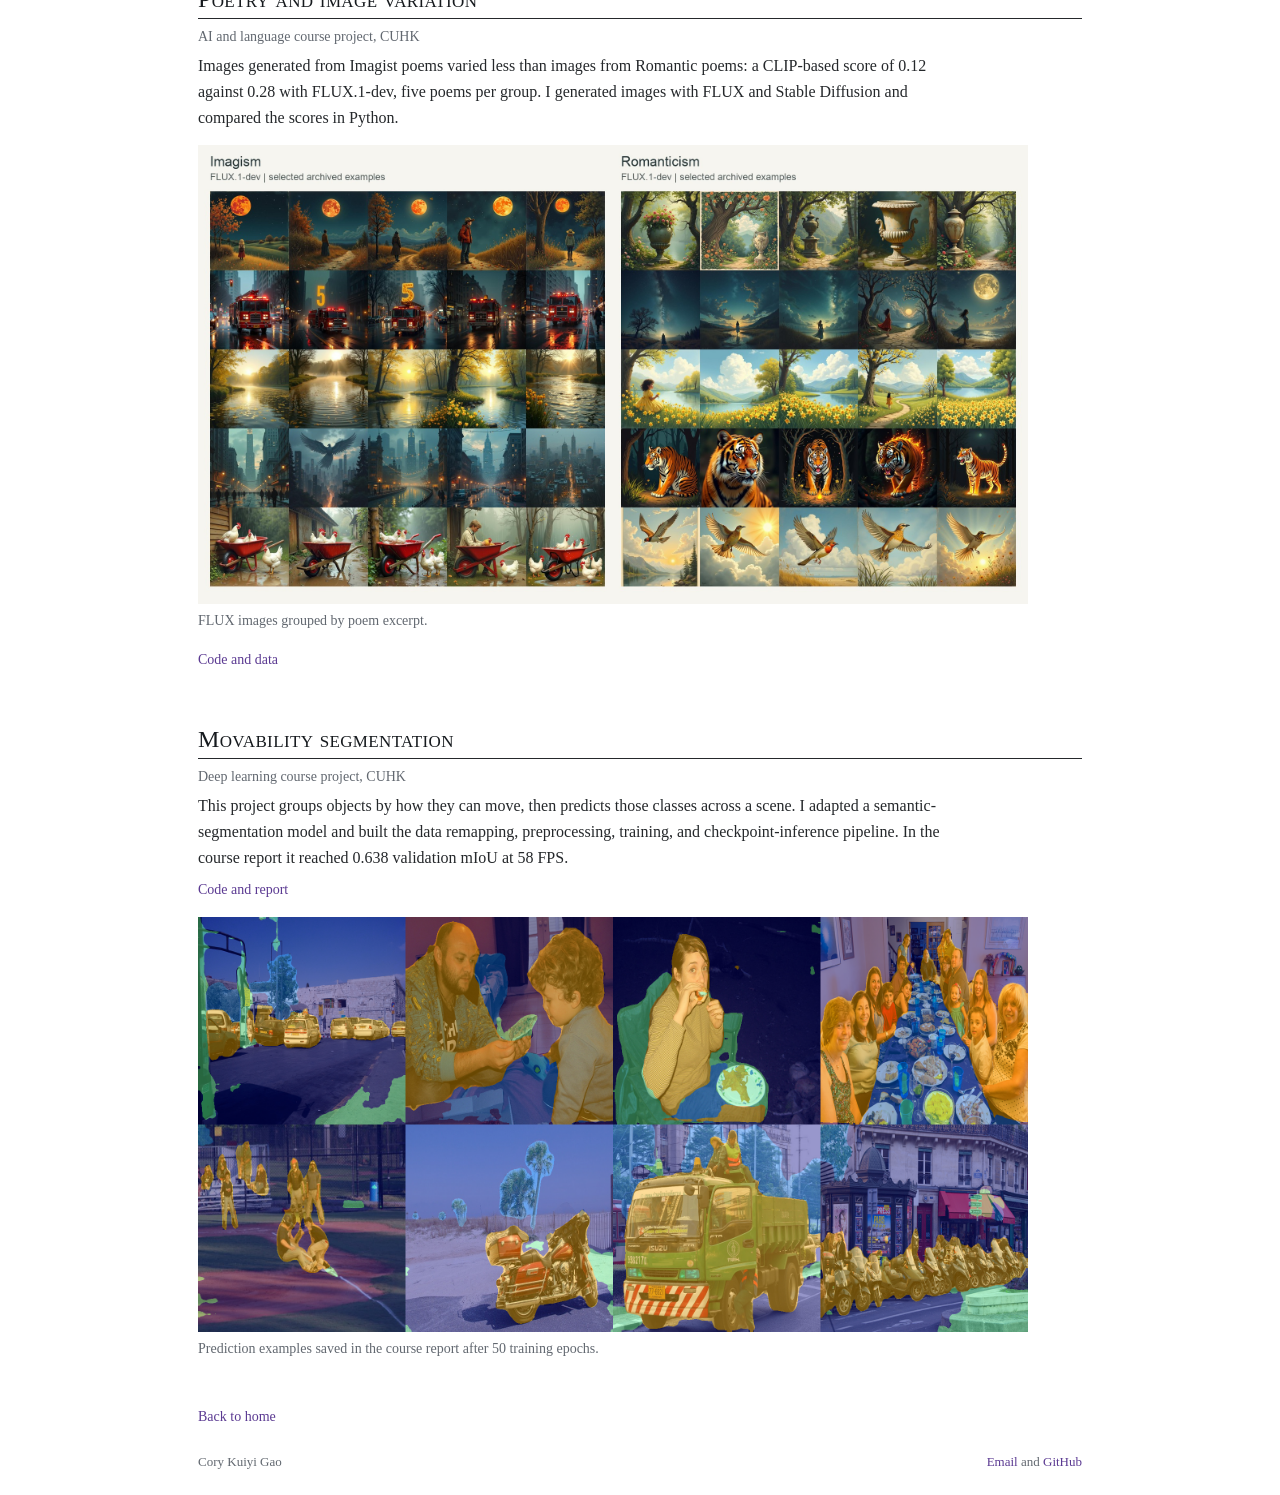
==== commit 23467689: "Rewrite the pages from the November CV The introduction and each paper now use the CV's wording. Lis" ====
--- a/projects.html
+++ b/projects.html
@@ -4,30 +4,52 @@
   <meta charset="utf-8">
   <meta name="viewport" content="width=device-width,initial-scale=1">
   <meta name="robots" content="noindex, nofollow, noarchive">
-  <title>Projects - Kuiyi Gao</title>
-  <meta name="description" content="Selected course and summer research projects by Kuiyi Gao.">
-  <meta property="og:title" content="Projects - Kuiyi Gao">
+  <title>Projects - Cory Kuiyi Gao</title>
+  <meta name="description" content="Open-source tools, summer research, and course projects by Cory Kuiyi Gao.">
+  <meta property="og:title" content="Projects - Cory Kuiyi Gao">
   <meta property="og:image" content="https://kuiyigao.github.io/photo.jpg">
   <link rel="icon" type="image/svg+xml" href="favicon.svg">
-  <link rel="stylesheet" href="style.css?v=20261002-bain">
+  <link rel="stylesheet" href="style.css?v=20261110b">
 </head>
 <body>
   <a class="skip" href="#main">Skip to content</a>
   <div class="wrap">
     <nav class="site-nav" aria-label="Main navigation">
-      <a class="brand" href="index.html">Kuiyi Gao</a>
+      <a class="brand" href="index.html">Cory Kuiyi Gao</a>
       <a href="index.html">Home</a>
       <a href="research.html">Research</a>
       <a href="projects.html" aria-current="page">Projects</a>
-      <a href="index.html#skills">Skills</a>
       <a href="Kuiyi_Gao_CV.pdf">CV</a>
     </nav>
     <main id="main">
       <header class="page-heading">
         <h1>Projects</h1>
-        <p>Course and summer projects where I built the data, models, evaluation, and visual outputs myself.</p>
-        <nav class="subnav" aria-label="Projects"><a href="#memslot">MemSlot</a><a href="#poetry">Poetry and image variation</a><a href="#text-ken">Text-KEN</a><a href="#movability">Movability segmentation</a></nav>
+        <p>Open-source tools, a hackathon build, summer research, and course projects.</p>
+        <nav class="subnav" aria-label="Projects"><a href="#deepcrew">DeepCrew</a><a href="#firewall">Agent Skill Firewall</a><a href="#finguard">FinGuard</a><a href="#text-ken">Text-KEN</a><a href="#memslot">MemSlot</a><a href="#poetry">Poetry and image variation</a><a href="#movability">Movability segmentation</a></nav>
       </header>
+      <section class="detail" id="deepcrew">
+        <h2>DeepCrew</h2>
+        <p class="meta">Open source, 2026</p>
+        <p>A Claude Code or Codex lead splits a coding job among Claude Code agents running on DeepSeek. Each agent changes only the files its task lists, and commands beyond routine work wait for approval.</p>
+        <div class="overview-links"><a href="https://github.com/KuiyiGao/deepcrew">Code</a></div>
+      </section>
+      <section class="detail" id="firewall">
+        <h2>Agent Skill Firewall</h2>
+        <p class="meta">MBZUAI UGRIP team project, 2026</p>
+        <p>An egress proxy that allows, holds, or blocks each request a third-party agent skill makes.</p>
+        <div class="overview-links"><a href="https://github.com/KuiyiGao/agent-skill-firewall">Code</a></div>
+      </section>
+      <section class="detail" id="finguard">
+        <h2>FinGuard</h2>
+        <p class="meta">HackNC 2026, team of three</p>
+        <p>An AI money agent that shows where every number came from and asks for a one-time code before it pays.</p>
+        <div class="overview-links"><a href="https://github.com/KuiyiGao/finguard">Code</a></div>
+      </section>
+      <section class="detail" id="text-ken">
+        <h2>Text-KEN: kernel-based novelty scores for text</h2>
+        <p class="meta">CUHK Summer Undergraduate Research Programme, with Prof. Farzan Farnia</p>
+        <p>Text-KEN extends the kernel entropic novelty (KEN) score from images to text. I built the pipeline that embeds two text collections and scores how novel one is relative to the other, with no classifier to train.</p>
+      </section>
       <section class="detail" id="memslot">
         <h2>MemSlot: long-document retrieval and compression</h2>
         <p class="meta">Natural language processing course project, UNC</p>
@@ -48,11 +70,6 @@
         </figure>
         <div class="overview-links"><a href="https://github.com/KuiyiGao/poetry-image-variation">Code and data</a></div>
       </section>
-      <section class="detail" id="text-ken">
-        <h2>Text-KEN: comparing collections of text</h2>
-        <p class="meta">Summer research with Prof. Farzan Farnia, CUHK</p>
-        <p>Text-KEN compares collections of text without training a classifier. I built the sentence-embedding and statistical comparison pipeline.</p>
-      </section>
       <section class="detail" id="movability">
         <h2>Movability segmentation</h2>
         <p class="meta">Deep learning course project, CUHK</p>
@@ -66,6 +83,6 @@
       <p class="back-link"><a href="index.html#projects">Back to home</a></p>
     </main>
   </div>
-  <footer id="contact"><div class="wrap"><p>Kuiyi (Cory) Gao</p><p><a href="mailto:kuiyigao@unc.edu">Email</a> and <a href="https://github.com/KuiyiGao">GitHub</a></p></div></footer>
+  <footer id="contact"><div class="wrap"><p>Cory Kuiyi Gao</p><p><a href="mailto:kuiyigao@unc.edu">Email</a> and <a href="https://github.com/KuiyiGao">GitHub</a></p></div></footer>
 </body>
 </html>
--- a/style.css
+++ b/style.css
@@ -7,11 +7,11 @@
 .site-nav{display:flex;flex-wrap:wrap;gap:9px 23px;align-items:center;padding:18px 0 14px;font-size:15px}
 .site-nav .brand{margin-right:auto;color:var(--ink);font-weight:600}.site-nav a[aria-current=page]{color:var(--ink)}
 h1,h2,h3{line-height:1.3;color:#161a1e}h1{font-size:32px;font-weight:600;margin:0 0 10px}h1 span{font-weight:400}h2{font-size:24px;font-weight:500;font-variant:small-caps;letter-spacing:.015em;margin:0 0 16px;padding-bottom:3px;border-bottom:1px solid #25282b}h3{font-size:18px;font-weight:600;margin:0 0 5px}
-p{margin:0 0 9px}strong{font-weight:600}.muted,.meta{color:var(--muted)}
-.intro{display:grid;grid-template-columns:176px 1fr;gap:28px;align-items:center;padding:28px 0 24px}.portrait{display:block;width:176px;height:176px;object-fit:cover;border-radius:3px}.intro p{margin-bottom:7px}.contact-links{display:flex;flex-wrap:wrap;gap:4px 15px;margin-top:8px;font-size:15px}
-section{padding:20px 0;scroll-margin-top:18px}.entry{display:grid;grid-template-columns:240px minmax(0,1fr);gap:22px;align-items:start}.entry+.entry{margin-top:20px}.preview{display:block;max-width:250px;line-height:0}.preview img{width:100%;height:auto;display:block}.preview.paper{align-self:center}.preview.output{padding-top:2px}.preview.output img{max-height:195px;object-fit:contain}.entry h3 a{color:var(--ink)}.authors{font-size:14px;line-height:1.45;margin-bottom:3px}.venue{font-size:15px;font-style:italic;margin-bottom:3px}.entry-links{display:flex;flex-wrap:wrap;gap:3px 14px;font-size:14px;margin:3px 0 5px}.description{font-size:15px;line-height:1.48;margin-bottom:0}.meta{font-size:14px;margin:0 0 5px}.work+.work{margin-top:14px}.work p{font-size:15px}.work .meta{font-size:14px}.text-projects{display:grid;grid-template-columns:1fr 1fr;gap:22px;margin-top:18px}.skills{margin:0}.skills>div{display:grid;grid-template-columns:155px 1fr;gap:18px;padding:6px 0}.skills>div:first-child{padding-top:0}.skills>div:last-child{padding-bottom:0}.skills dt{font-weight:600;font-size:15px}.skills dd{margin:0;font-size:15px}.skills dd p{margin:0 0 2px}.skills .examples{font-size:14px}.timeline{margin:0}.timeline>div{display:grid;grid-template-columns:120px 1fr;gap:18px;padding:5px 0}.timeline dt{font-size:14px;color:var(--muted)}.timeline dd{margin:0;font-size:15px}
+p{margin:0 0 9px;text-wrap:pretty}h3{text-wrap:balance}strong{font-weight:600}.muted,.meta{color:var(--muted)}
+.intro{display:grid;grid-template-columns:176px 1fr;gap:30px;align-items:start;padding:28px 0 24px}.portrait{display:block;width:176px;height:176px;object-fit:cover;border-radius:3px}.intro p{margin-bottom:7px}.contact-links{display:flex;flex-wrap:wrap;gap:4px 15px;margin-top:8px;font-size:15px}
+section{padding:20px 0;scroll-margin-top:18px}.entry{display:grid;grid-template-columns:320px minmax(0,1fr);gap:26px;align-items:start}.entry+.entry{margin-top:24px}.preview{display:block;max-width:320px;line-height:0}.preview img{width:100%;height:auto;display:block}.preview.paper{align-self:start;padding-top:3px}.preview.paper img,.figure img.card{border:1px solid #dfe2dd;border-radius:7px}.preview.output{padding-top:2px}.preview.output img{max-height:195px;object-fit:contain}.entry h3 a,.work h3 a{color:var(--ink)}.lead{font-size:19px;line-height:1.5;margin-bottom:11px}.intro .lead{margin-bottom:11px}.cols{display:grid;grid-template-columns:1fr 1fr;gap:18px 36px}.cols .work+.work{margin-top:0}.more{font-size:15px;margin:18px 0 0}.bul{margin:5px 0 6px;padding-left:18px;font-size:15px;line-height:1.48}.bul li{margin-bottom:3px;text-wrap:pretty}.detail .bul{max-width:760px;font-size:16px;line-height:1.55;margin:8px 0 10px}.detail h2{text-wrap:balance}.authors{font-size:14px;line-height:1.45;margin-bottom:3px}.venue{font-size:15px;font-style:italic;margin-bottom:3px}.entry-links{display:flex;flex-wrap:wrap;gap:3px 14px;font-size:14px;margin:3px 0 5px}.description{font-size:15px;line-height:1.48;margin-bottom:0}.meta{font-size:14px;margin:0 0 5px}.work+.work{margin-top:14px}.work p{font-size:15px}.work .meta{font-size:14px}.text-projects{display:grid;grid-template-columns:1fr 1fr;gap:22px;margin-top:18px}.skills{margin:0}.skills>div{display:grid;grid-template-columns:155px 1fr;gap:18px;padding:6px 0}.skills>div:first-child{padding-top:0}.skills>div:last-child{padding-bottom:0}.skills dt{font-weight:600;font-size:15px}.skills dd{margin:0;font-size:15px}.skills dd p{margin:0 0 2px}.skills .examples{font-size:14px}.timeline{margin:0}.timeline>div{display:grid;grid-template-columns:120px 1fr;gap:18px;padding:5px 0}.timeline dt{font-size:14px;color:var(--muted)}.timeline dd{margin:0;font-size:15px}
 footer{padding:15px 0 22px;margin-top:5px;font-size:13px;color:var(--muted)}footer .wrap{display:flex;justify-content:space-between;gap:18px}footer p{margin:0}.page-heading{padding:28px 0 19px}.page-heading h1{font-size:29px;margin-bottom:6px}.page-heading p{max-width:700px;color:var(--muted)}.subnav{display:flex;flex-wrap:wrap;gap:6px 19px;font-size:15px;margin-top:12px}.detail{padding:23px 0 29px}.detail h2{margin-bottom:7px}.detail>p{max-width:760px}.detail h3{margin:18px 0 8px;font-size:17px}.figure{margin:15px 0 18px}.figure a{display:block}.figure img{display:block;width:100%;height:auto}.figure.result{max-width:830px}.figure.narrow{max-width:590px}.figure figcaption{font-size:14px;line-height:1.45;color:var(--muted);margin-top:7px;max-width:760px}.figure-frame{padding:0;background:#fff}.figure figcaption strong{color:var(--ink)}.overview-links{display:flex;gap:12px;flex-wrap:wrap;font-size:14px}.callout{font-size:15px;color:var(--muted);margin-top:12px}.back-link{font-size:14px}.skip{position:absolute;top:-100px;padding:8px 14px;background:white}.skip:focus{top:8px}
-@media(max-width:700px){.wrap{padding:0 22px}.site-nav{gap:7px 18px;font-size:14px;padding:14px 0 11px}.site-nav .brand{width:100%;margin-right:0}.intro{grid-template-columns:120px 1fr;gap:20px;padding:24px 0}.portrait{width:120px;height:120px}.intro h1{font-size:28px}.intro .bio{display:contents}.intro .bio h1{grid-column:2;grid-row:1;margin:0}.intro .bio>p,.intro .contact-links{grid-column:1/-1;margin:0}.intro>div:first-child{grid-column:1;grid-row:1}.entry{grid-template-columns:210px minmax(0,1fr);gap:18px}.entry+.entry{margin-top:23px}.entry h3{font-size:17px}.authors{font-size:13px}h2{font-size:23px}.text-projects{gap:18px}.skills>div{grid-template-columns:135px 1fr;gap:17px}}
-@media(max-width:540px){.entry{grid-template-columns:1fr;gap:12px}.preview{width:260px;max-width:100%;margin:0 auto}.preview.output img{max-height:210px}.entry+.entry{margin-top:25px}.text-projects{grid-template-columns:1fr;gap:19px}.skills>div{grid-template-columns:1fr;gap:3px;padding:10px 0}.timeline>div{grid-template-columns:1fr;gap:0;padding:6px 0}.intro{gap:17px}.intro h1{font-size:25px}.portrait{width:112px;height:112px}.intro{grid-template-columns:112px 1fr}.site-nav{gap:7px 16px}.page-heading h1{font-size:27px}.detail h2{font-size:23px}.figure figcaption{font-size:13px}footer .wrap{display:block}footer p+p{margin-top:4px}}
+@media(max-width:700px){.wrap{padding:0 22px}.site-nav{gap:7px 18px;font-size:14px;padding:14px 0 11px}.site-nav .brand{width:100%;margin-right:0}.intro{grid-template-columns:120px 1fr;gap:20px;padding:24px 0}.portrait{width:120px;height:120px}.intro h1{font-size:28px}.intro .bio{display:contents}.intro .bio h1{grid-column:2;grid-row:1;margin:0}.intro .bio>p,.intro .contact-links{grid-column:1/-1;margin:0}.intro>div:first-child{grid-column:1;grid-row:1}.entry{grid-template-columns:1fr;gap:12px}.preview{max-width:340px}.entry+.entry{margin-top:26px}.cols{grid-template-columns:1fr;gap:16px}.lead{font-size:18px}.entry h3{font-size:17px}.authors{font-size:13px}h2{font-size:23px}.text-projects{gap:18px}.skills>div{grid-template-columns:135px 1fr;gap:17px}}
+@media(max-width:540px){.preview{width:100%;max-width:340px}.preview.output img{max-height:210px}.entry+.entry{margin-top:25px}.text-projects{grid-template-columns:1fr;gap:19px}.skills>div{grid-template-columns:1fr;gap:3px;padding:10px 0}.timeline>div{grid-template-columns:1fr;gap:0;padding:6px 0}.intro{gap:17px}.intro h1{font-size:25px}.portrait{width:112px;height:112px}.intro{grid-template-columns:112px 1fr}.site-nav{gap:7px 16px}.page-heading h1{font-size:27px}.detail h2{font-size:23px}.figure figcaption{font-size:13px}footer .wrap{display:block}footer p+p{margin-top:4px}}
 @media(prefers-reduced-motion:reduce){html{scroll-behavior:auto}}
 @media print{.site-nav,.skip,.subnav,footer{display:none}.wrap{width:100%;max-width:none;padding:0}body{font-size:11pt}.intro{padding-top:0}section{break-inside:avoid}.entry{break-inside:avoid}a{color:#222}}
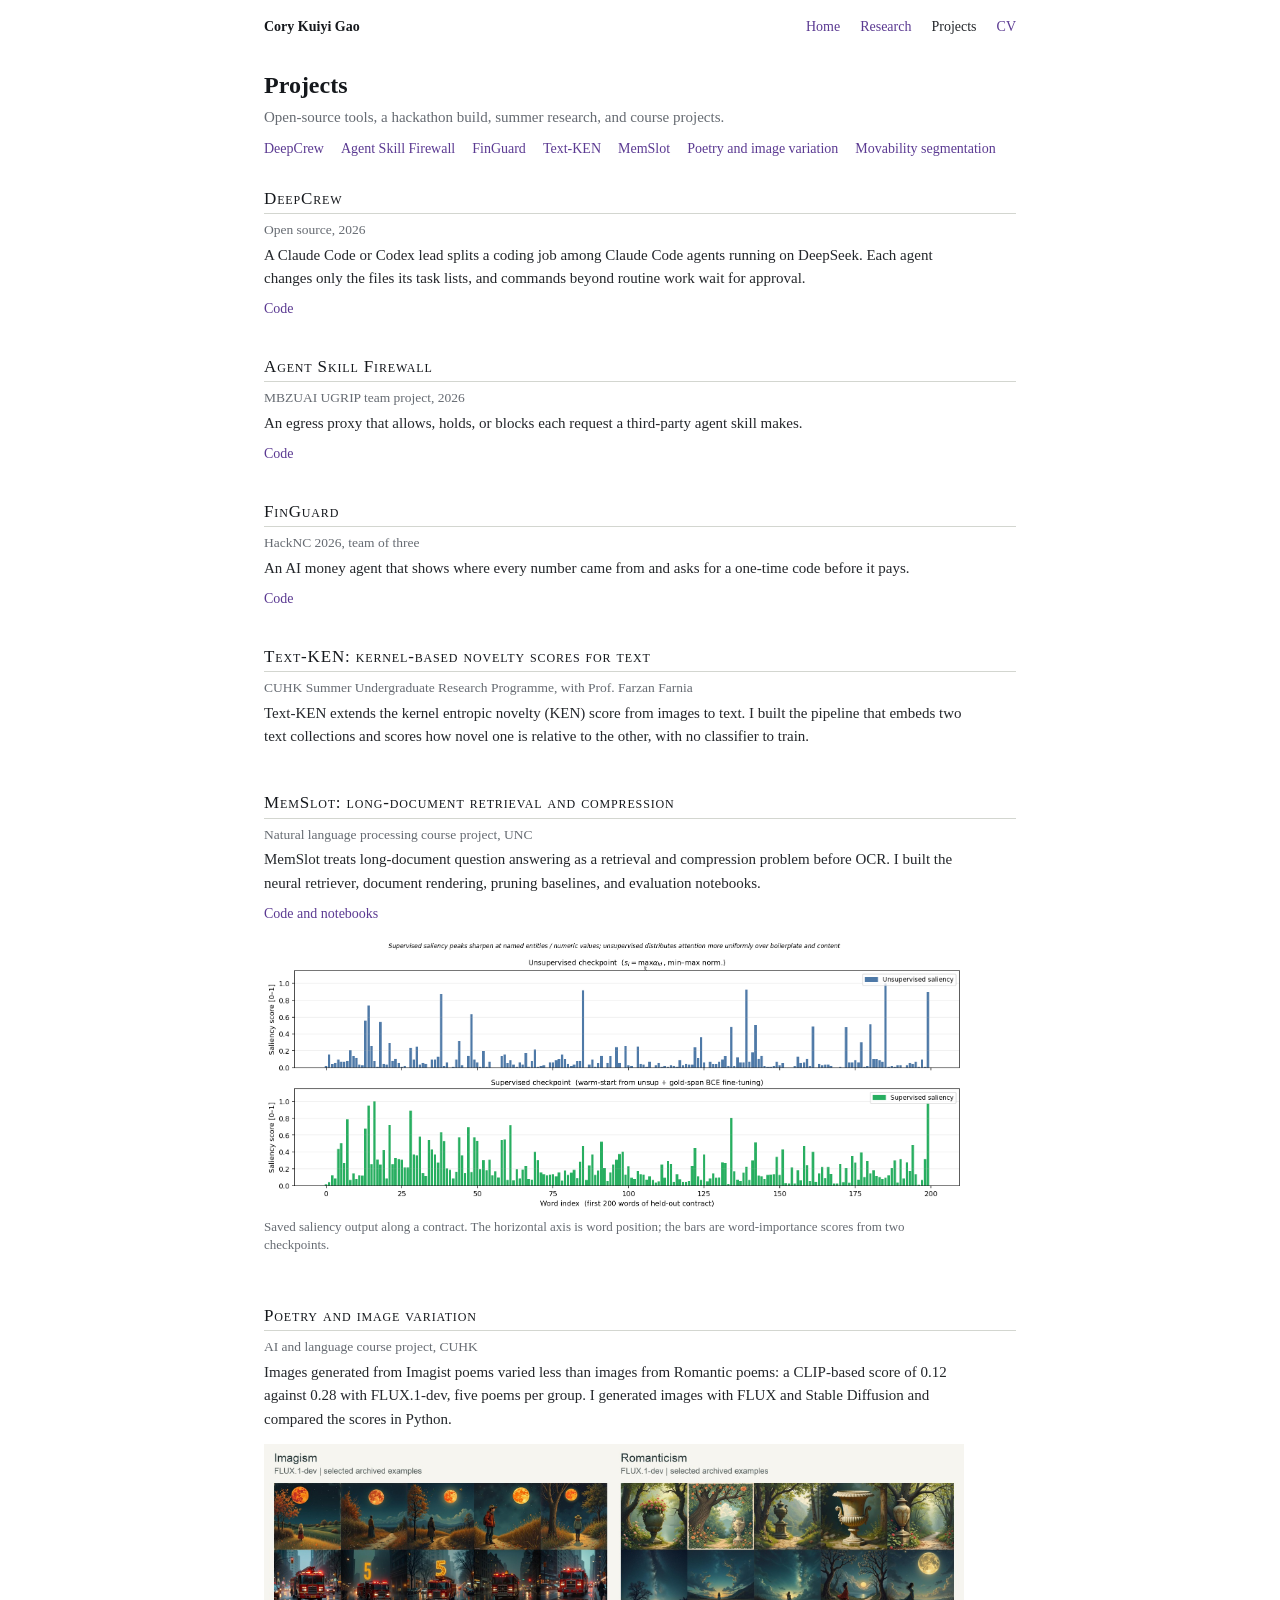
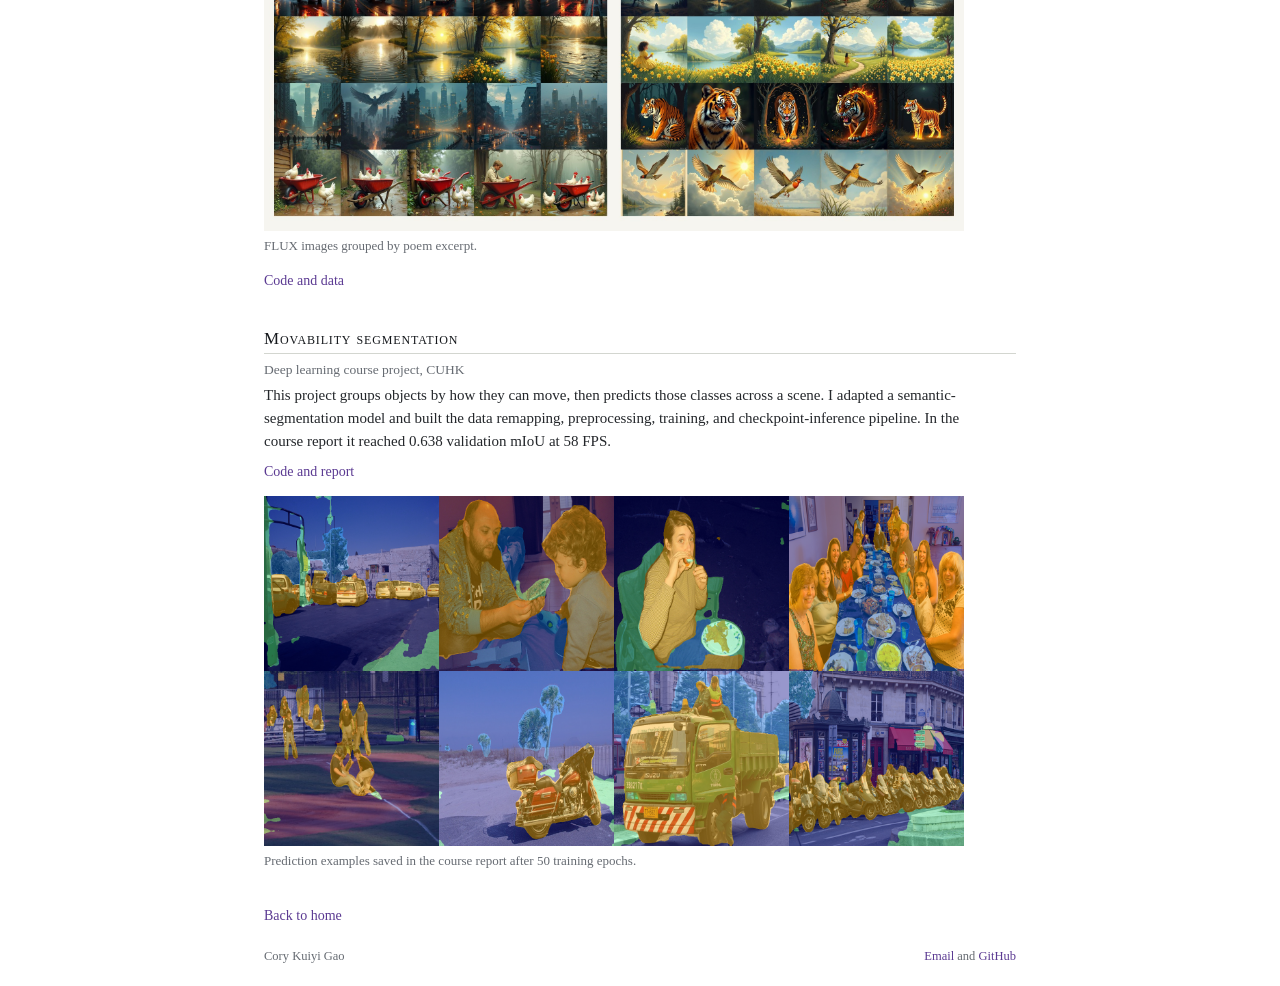
==== commit 13f88b9e: "Tighten the type scale, page width and spacing" ====
--- a/projects.html
+++ b/projects.html
@@ -9,7 +9,7 @@
   <meta property="og:title" content="Projects - Cory Kuiyi Gao">
   <meta property="og:image" content="https://kuiyigao.github.io/photo.jpg">
   <link rel="icon" type="image/svg+xml" href="favicon.svg">
-  <link rel="stylesheet" href="style.css?v=20261110b">
+  <link rel="stylesheet" href="style.css?v=20261110c">
 </head>
 <body>
   <a class="skip" href="#main">Skip to content</a>
--- a/style.css
+++ b/style.css
@@ -1,17 +1,95 @@
 *{box-sizing:border-box}
-:root{color-scheme:light;--ink:#25282b;--muted:#626870;--blue:#5b3a92}
+:root{color-scheme:light;--ink:#24272b;--head:#15181c;--muted:#666b72;--rule:#d3d6d0;--link:#5b3a92}
 html{background:#fff}
-body{margin:0;color:var(--ink);background:#fff;font:16px/1.6 "Times New Roman",Times,serif;-webkit-font-smoothing:antialiased}
-a{color:var(--blue);text-decoration:none}a:hover{text-decoration:underline}a:focus-visible,summary:focus-visible{outline:2px solid var(--blue);outline-offset:4px}
-.wrap{width:min(940px,100%);margin:auto;padding:0 28px}
-.site-nav{display:flex;flex-wrap:wrap;gap:9px 23px;align-items:center;padding:18px 0 14px;font-size:15px}
-.site-nav .brand{margin-right:auto;color:var(--ink);font-weight:600}.site-nav a[aria-current=page]{color:var(--ink)}
-h1,h2,h3{line-height:1.3;color:#161a1e}h1{font-size:32px;font-weight:600;margin:0 0 10px}h1 span{font-weight:400}h2{font-size:24px;font-weight:500;font-variant:small-caps;letter-spacing:.015em;margin:0 0 16px;padding-bottom:3px;border-bottom:1px solid #25282b}h3{font-size:18px;font-weight:600;margin:0 0 5px}
-p{margin:0 0 9px;text-wrap:pretty}h3{text-wrap:balance}strong{font-weight:600}.muted,.meta{color:var(--muted)}
-.intro{display:grid;grid-template-columns:176px 1fr;gap:30px;align-items:start;padding:28px 0 24px}.portrait{display:block;width:176px;height:176px;object-fit:cover;border-radius:3px}.intro p{margin-bottom:7px}.contact-links{display:flex;flex-wrap:wrap;gap:4px 15px;margin-top:8px;font-size:15px}
-section{padding:20px 0;scroll-margin-top:18px}.entry{display:grid;grid-template-columns:320px minmax(0,1fr);gap:26px;align-items:start}.entry+.entry{margin-top:24px}.preview{display:block;max-width:320px;line-height:0}.preview img{width:100%;height:auto;display:block}.preview.paper{align-self:start;padding-top:3px}.preview.paper img,.figure img.card{border:1px solid #dfe2dd;border-radius:7px}.preview.output{padding-top:2px}.preview.output img{max-height:195px;object-fit:contain}.entry h3 a,.work h3 a{color:var(--ink)}.lead{font-size:19px;line-height:1.5;margin-bottom:11px}.intro .lead{margin-bottom:11px}.cols{display:grid;grid-template-columns:1fr 1fr;gap:18px 36px}.cols .work+.work{margin-top:0}.more{font-size:15px;margin:18px 0 0}.bul{margin:5px 0 6px;padding-left:18px;font-size:15px;line-height:1.48}.bul li{margin-bottom:3px;text-wrap:pretty}.detail .bul{max-width:760px;font-size:16px;line-height:1.55;margin:8px 0 10px}.detail h2{text-wrap:balance}.authors{font-size:14px;line-height:1.45;margin-bottom:3px}.venue{font-size:15px;font-style:italic;margin-bottom:3px}.entry-links{display:flex;flex-wrap:wrap;gap:3px 14px;font-size:14px;margin:3px 0 5px}.description{font-size:15px;line-height:1.48;margin-bottom:0}.meta{font-size:14px;margin:0 0 5px}.work+.work{margin-top:14px}.work p{font-size:15px}.work .meta{font-size:14px}.text-projects{display:grid;grid-template-columns:1fr 1fr;gap:22px;margin-top:18px}.skills{margin:0}.skills>div{display:grid;grid-template-columns:155px 1fr;gap:18px;padding:6px 0}.skills>div:first-child{padding-top:0}.skills>div:last-child{padding-bottom:0}.skills dt{font-weight:600;font-size:15px}.skills dd{margin:0;font-size:15px}.skills dd p{margin:0 0 2px}.skills .examples{font-size:14px}.timeline{margin:0}.timeline>div{display:grid;grid-template-columns:120px 1fr;gap:18px;padding:5px 0}.timeline dt{font-size:14px;color:var(--muted)}.timeline dd{margin:0;font-size:15px}
-footer{padding:15px 0 22px;margin-top:5px;font-size:13px;color:var(--muted)}footer .wrap{display:flex;justify-content:space-between;gap:18px}footer p{margin:0}.page-heading{padding:28px 0 19px}.page-heading h1{font-size:29px;margin-bottom:6px}.page-heading p{max-width:700px;color:var(--muted)}.subnav{display:flex;flex-wrap:wrap;gap:6px 19px;font-size:15px;margin-top:12px}.detail{padding:23px 0 29px}.detail h2{margin-bottom:7px}.detail>p{max-width:760px}.detail h3{margin:18px 0 8px;font-size:17px}.figure{margin:15px 0 18px}.figure a{display:block}.figure img{display:block;width:100%;height:auto}.figure.result{max-width:830px}.figure.narrow{max-width:590px}.figure figcaption{font-size:14px;line-height:1.45;color:var(--muted);margin-top:7px;max-width:760px}.figure-frame{padding:0;background:#fff}.figure figcaption strong{color:var(--ink)}.overview-links{display:flex;gap:12px;flex-wrap:wrap;font-size:14px}.callout{font-size:15px;color:var(--muted);margin-top:12px}.back-link{font-size:14px}.skip{position:absolute;top:-100px;padding:8px 14px;background:white}.skip:focus{top:8px}
-@media(max-width:700px){.wrap{padding:0 22px}.site-nav{gap:7px 18px;font-size:14px;padding:14px 0 11px}.site-nav .brand{width:100%;margin-right:0}.intro{grid-template-columns:120px 1fr;gap:20px;padding:24px 0}.portrait{width:120px;height:120px}.intro h1{font-size:28px}.intro .bio{display:contents}.intro .bio h1{grid-column:2;grid-row:1;margin:0}.intro .bio>p,.intro .contact-links{grid-column:1/-1;margin:0}.intro>div:first-child{grid-column:1;grid-row:1}.entry{grid-template-columns:1fr;gap:12px}.preview{max-width:340px}.entry+.entry{margin-top:26px}.cols{grid-template-columns:1fr;gap:16px}.lead{font-size:18px}.entry h3{font-size:17px}.authors{font-size:13px}h2{font-size:23px}.text-projects{gap:18px}.skills>div{grid-template-columns:135px 1fr;gap:17px}}
-@media(max-width:540px){.preview{width:100%;max-width:340px}.preview.output img{max-height:210px}.entry+.entry{margin-top:25px}.text-projects{grid-template-columns:1fr;gap:19px}.skills>div{grid-template-columns:1fr;gap:3px;padding:10px 0}.timeline>div{grid-template-columns:1fr;gap:0;padding:6px 0}.intro{gap:17px}.intro h1{font-size:25px}.portrait{width:112px;height:112px}.intro{grid-template-columns:112px 1fr}.site-nav{gap:7px 16px}.page-heading h1{font-size:27px}.detail h2{font-size:23px}.figure figcaption{font-size:13px}footer .wrap{display:block}footer p+p{margin-top:4px}}
-@media(prefers-reduced-motion:reduce){html{scroll-behavior:auto}}
-@media print{.site-nav,.skip,.subnav,footer{display:none}.wrap{width:100%;max-width:none;padding:0}body{font-size:11pt}.intro{padding-top:0}section{break-inside:avoid}.entry{break-inside:avoid}a{color:#222}}
+body{margin:0;color:var(--ink);background:#fff;font:15px/1.55 "Times New Roman",Times,serif;-webkit-font-smoothing:antialiased}
+a{color:var(--link);text-decoration:none}
+a:hover{text-decoration:underline}
+a:focus-visible,summary:focus-visible{outline:2px solid var(--link);outline-offset:3px}
+p{margin:0 0 8px;text-wrap:pretty}
+strong{font-weight:600}
+.muted,.meta{color:var(--muted)}
+.wrap{width:min(800px,100%);margin:auto;padding:0 24px}
+.skip{position:absolute;top:-100px;padding:8px 14px;background:#fff}
+.skip:focus{top:8px}
+
+.site-nav{display:flex;flex-wrap:wrap;gap:6px 20px;align-items:center;padding:16px 0 10px;font-size:14px}
+.site-nav .brand{margin-right:auto;color:var(--head);font-weight:600}
+.site-nav a[aria-current=page]{color:var(--ink)}
+
+h1,h2,h3{color:var(--head);line-height:1.3}
+h1{font-size:26px;font-weight:600;margin:0 0 8px}
+h2{font-size:17px;font-weight:500;font-variant:small-caps;letter-spacing:.05em;margin:0 0 12px;padding-bottom:3px;border-bottom:1px solid var(--rule)}
+h3{font-size:15.5px;font-weight:600;margin:0 0 3px;text-wrap:balance}
+
+.intro{display:grid;grid-template-columns:128px 1fr;gap:24px;align-items:start;padding:22px 0 12px}
+.portrait{display:block;width:128px;height:128px;object-fit:cover;border-radius:4px}
+.intro p{margin-bottom:6px}
+.lead{font-size:16.5px;line-height:1.5;margin-bottom:8px}
+.contact-links{display:flex;flex-wrap:wrap;gap:4px 14px;margin-top:7px;font-size:14px}
+
+section{padding:14px 0;scroll-margin-top:16px}
+.entry{display:grid;grid-template-columns:232px minmax(0,1fr);gap:20px;align-items:start}
+.entry+.entry{margin-top:18px}
+.preview{display:block;line-height:0;padding-top:3px}
+.preview img{display:block;width:100%;height:auto;border:1px solid #dfe2dd;border-radius:6px}
+.entry h3 a,.work h3 a{color:var(--head)}
+.authors{font-size:13px;line-height:1.45;margin-bottom:2px}
+.venue{font-size:13.5px;font-style:italic;margin-bottom:3px}
+.bul{margin:4px 0 5px;padding-left:16px;font-size:14px;line-height:1.46}
+.bul li{margin-bottom:2px;text-wrap:pretty}
+.entry-links{display:flex;flex-wrap:wrap;gap:3px 13px;font-size:13.5px}
+
+.work+.work{margin-top:9px}
+.work p{font-size:14px;margin-bottom:0}
+.work .meta,.meta{font-size:13.5px;margin:0 0 3px}
+.cols{display:grid;grid-template-columns:1fr 1fr;gap:14px 30px}
+.cols .work+.work{margin-top:0}
+.more{font-size:14px;margin:14px 0 0}
+
+footer{padding:12px 0 20px;margin-top:4px;font-size:12.5px;color:var(--muted)}
+footer .wrap{display:flex;justify-content:space-between;gap:18px}
+footer p{margin:0}
+
+.page-heading{padding:22px 0 12px}
+.page-heading h1{font-size:24px;margin-bottom:5px}
+.page-heading p{color:var(--muted)}
+.subnav{display:flex;flex-wrap:wrap;gap:5px 17px;font-size:14px;margin-top:9px}
+.detail{padding:16px 0 20px}
+.detail h2{margin-bottom:6px;text-wrap:balance}
+.detail>p{max-width:700px}
+.detail h3{margin:14px 0 3px}
+.detail .bul{max-width:700px;font-size:15px;line-height:1.52;margin:7px 0 8px}
+.overview-links{display:flex;gap:13px;flex-wrap:wrap;font-size:14px}
+.figure{margin:13px 0 14px}
+.figure a{display:block}
+.figure img{display:block;width:100%;height:auto}
+.figure img.card{border:1px solid #dfe2dd;border-radius:6px}
+.figure.result{max-width:700px}
+.figure.narrow{max-width:440px}
+.figure figcaption{font-size:13px;line-height:1.45;color:var(--muted);margin-top:6px}
+details summary{font-size:14px;cursor:pointer;color:var(--link)}
+.back-link{font-size:14px}
+
+@media(max-width:680px){
+  .wrap{padding:0 20px}
+  .site-nav .brand{width:100%;margin-right:0}
+  .intro{grid-template-columns:96px 1fr;gap:16px;padding:18px 0 10px}
+  .portrait{width:96px;height:96px}
+  .intro .bio{display:contents}
+  .intro .bio h1{grid-column:2;grid-row:1;align-self:center;margin:0;font-size:24px}
+  .intro .bio>p,.intro .contact-links{grid-column:1/-1;margin-top:0}
+  .intro>div:first-child{grid-column:1;grid-row:1}
+  .entry{grid-template-columns:1fr;gap:10px}
+  .preview{max-width:300px}
+  .entry+.entry{margin-top:22px}
+  .cols{grid-template-columns:1fr;gap:12px}
+  footer .wrap{display:block}
+  footer p+p{margin-top:3px}
+}
+@media print{
+  .site-nav,.skip,.subnav,footer{display:none}
+  .wrap{width:100%;max-width:none;padding:0}
+  body{font-size:10.5pt}
+  section,.entry{break-inside:avoid}
+  a{color:#222}
+}
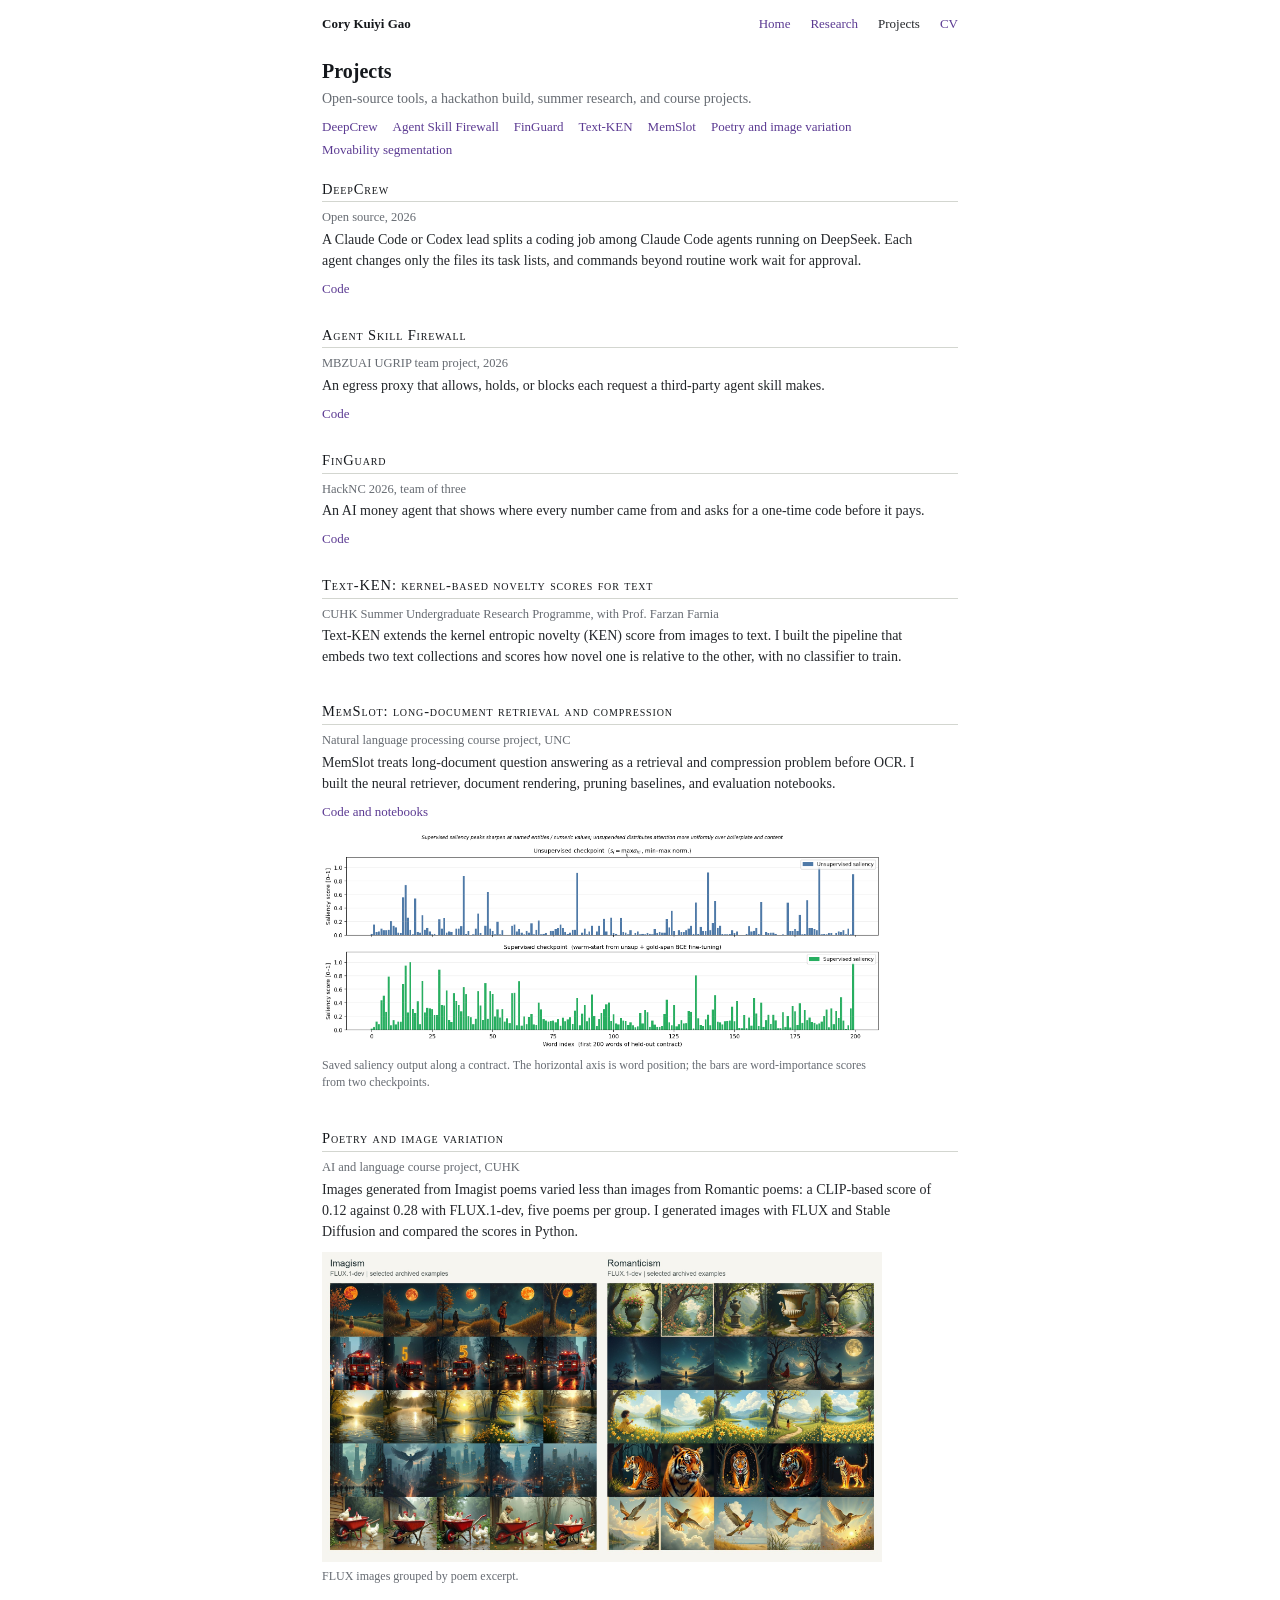
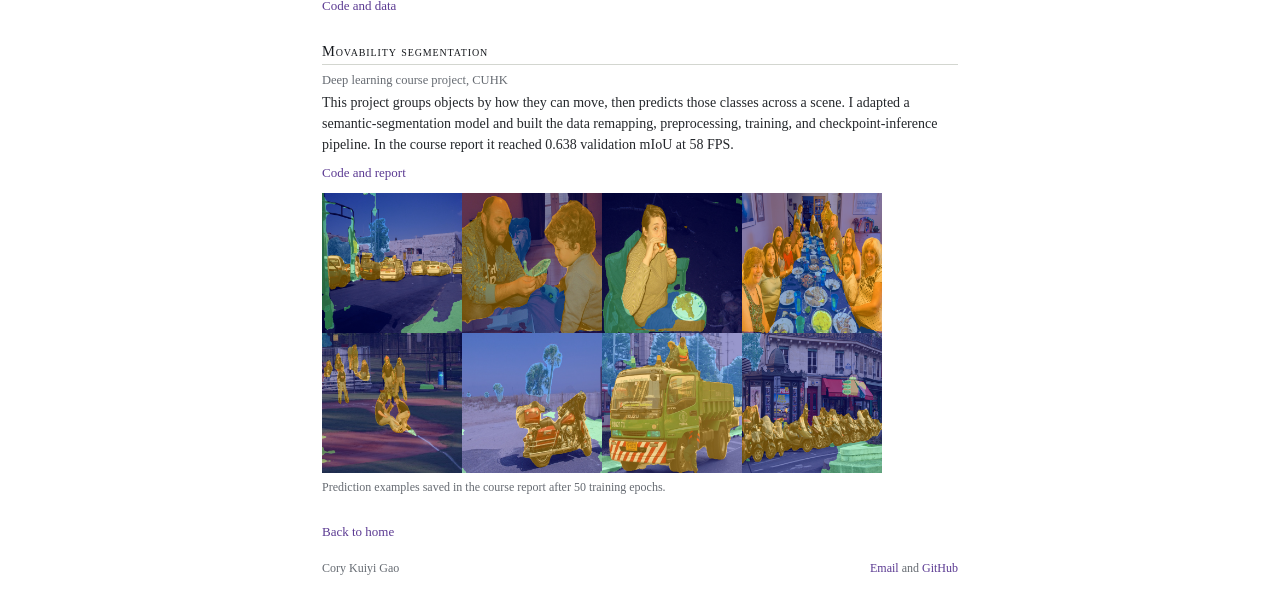
==== commit ec406a16: "Make the pages more compact" ====
--- a/projects.html
+++ b/projects.html
@@ -9,7 +9,7 @@
   <meta property="og:title" content="Projects - Cory Kuiyi Gao">
   <meta property="og:image" content="https://kuiyigao.github.io/photo.jpg">
   <link rel="icon" type="image/svg+xml" href="favicon.svg">
-  <link rel="stylesheet" href="style.css?v=20261110c">
+  <link rel="stylesheet" href="style.css?v=20261110d">
 </head>
 <body>
   <a class="skip" href="#main">Skip to content</a>
--- a/style.css
+++ b/style.css
@@ -1,86 +1,86 @@
 *{box-sizing:border-box}
 :root{color-scheme:light;--ink:#24272b;--head:#15181c;--muted:#666b72;--rule:#d3d6d0;--link:#5b3a92}
 html{background:#fff}
-body{margin:0;color:var(--ink);background:#fff;font:15px/1.55 "Times New Roman",Times,serif;-webkit-font-smoothing:antialiased}
+body{margin:0;color:var(--ink);background:#fff;font:14px/1.5 "Times New Roman",Times,serif;-webkit-font-smoothing:antialiased}
 a{color:var(--link);text-decoration:none}
 a:hover{text-decoration:underline}
 a:focus-visible,summary:focus-visible{outline:2px solid var(--link);outline-offset:3px}
 p{margin:0 0 8px;text-wrap:pretty}
 strong{font-weight:600}
 .muted,.meta{color:var(--muted)}
-.wrap{width:min(800px,100%);margin:auto;padding:0 24px}
+.wrap{width:min(680px,100%);margin:auto;padding:0 22px}
 .skip{position:absolute;top:-100px;padding:8px 14px;background:#fff}
 .skip:focus{top:8px}
 
-.site-nav{display:flex;flex-wrap:wrap;gap:6px 20px;align-items:center;padding:16px 0 10px;font-size:14px}
+.site-nav{display:flex;flex-wrap:wrap;gap:6px 20px;align-items:center;padding:14px 0 8px;font-size:13px}
 .site-nav .brand{margin-right:auto;color:var(--head);font-weight:600}
 .site-nav a[aria-current=page]{color:var(--ink)}
 
 h1,h2,h3{color:var(--head);line-height:1.3}
-h1{font-size:26px;font-weight:600;margin:0 0 8px}
-h2{font-size:17px;font-weight:500;font-variant:small-caps;letter-spacing:.05em;margin:0 0 12px;padding-bottom:3px;border-bottom:1px solid var(--rule)}
-h3{font-size:15.5px;font-weight:600;margin:0 0 3px;text-wrap:balance}
+h1{font-size:21px;font-weight:600;margin:0 0 6px}
+h2{font-size:14.5px;font-weight:500;font-variant:small-caps;letter-spacing:.06em;margin:0 0 9px;padding-bottom:3px;border-bottom:1px solid var(--rule)}
+h3{font-size:14px;font-weight:600;margin:0 0 2px;text-wrap:balance}
 
-.intro{display:grid;grid-template-columns:128px 1fr;gap:24px;align-items:start;padding:22px 0 12px}
-.portrait{display:block;width:128px;height:128px;object-fit:cover;border-radius:4px}
+.intro{display:grid;grid-template-columns:92px 1fr;gap:18px;align-items:start;padding:16px 0 8px}
+.portrait{display:block;width:92px;height:92px;object-fit:cover;border-radius:4px}
 .intro p{margin-bottom:6px}
-.lead{font-size:16.5px;line-height:1.5;margin-bottom:8px}
-.contact-links{display:flex;flex-wrap:wrap;gap:4px 14px;margin-top:7px;font-size:14px}
+.lead{font-size:14.5px;line-height:1.5;margin-bottom:6px}
+.contact-links{display:flex;flex-wrap:wrap;gap:4px 14px;margin-top:5px;font-size:13px}
 
-section{padding:14px 0;scroll-margin-top:16px}
-.entry{display:grid;grid-template-columns:232px minmax(0,1fr);gap:20px;align-items:start}
-.entry+.entry{margin-top:18px}
+section{padding:10px 0;scroll-margin-top:16px}
+.entry{display:grid;grid-template-columns:160px minmax(0,1fr);gap:16px;align-items:start}
+.entry+.entry{margin-top:13px}
 .preview{display:block;line-height:0;padding-top:3px}
-.preview img{display:block;width:100%;height:auto;border:1px solid #dfe2dd;border-radius:6px}
+.preview img{display:block;width:100%;height:auto;border:1px solid #dfe2dd;border-radius:5px}
 .entry h3 a,.work h3 a{color:var(--head)}
-.authors{font-size:13px;line-height:1.45;margin-bottom:2px}
-.venue{font-size:13.5px;font-style:italic;margin-bottom:3px}
-.bul{margin:4px 0 5px;padding-left:16px;font-size:14px;line-height:1.46}
+.authors{font-size:12.5px;line-height:1.45;margin-bottom:2px}
+.venue{font-size:12.5px;font-style:italic;margin-bottom:3px}
+.bul{margin:3px 0 4px;padding-left:15px;font-size:13px;line-height:1.42}
 .bul li{margin-bottom:2px;text-wrap:pretty}
-.entry-links{display:flex;flex-wrap:wrap;gap:3px 13px;font-size:13.5px}
+.entry-links{display:flex;flex-wrap:wrap;gap:3px 12px;font-size:12.5px}
 
-.work+.work{margin-top:9px}
-.work p{font-size:14px;margin-bottom:0}
-.work .meta,.meta{font-size:13.5px;margin:0 0 3px}
-.cols{display:grid;grid-template-columns:1fr 1fr;gap:14px 30px}
+.work+.work{margin-top:7px}
+.work p{font-size:13px;margin-bottom:0}
+.work .meta,.meta{font-size:12.5px;margin:0 0 2px}
+.cols{display:grid;grid-template-columns:1fr 1fr;gap:11px 26px}
 .cols .work+.work{margin-top:0}
-.more{font-size:14px;margin:14px 0 0}
+.more{font-size:13px;margin:11px 0 0}
 
-footer{padding:12px 0 20px;margin-top:4px;font-size:12.5px;color:var(--muted)}
+footer{padding:10px 0 18px;margin-top:2px;font-size:12px;color:var(--muted)}
 footer .wrap{display:flex;justify-content:space-between;gap:18px}
 footer p{margin:0}
 
-.page-heading{padding:22px 0 12px}
-.page-heading h1{font-size:24px;margin-bottom:5px}
+.page-heading{padding:16px 0 8px}
+.page-heading h1{font-size:20px;margin-bottom:4px}
 .page-heading p{color:var(--muted)}
-.subnav{display:flex;flex-wrap:wrap;gap:5px 17px;font-size:14px;margin-top:9px}
-.detail{padding:16px 0 20px}
+.subnav{display:flex;flex-wrap:wrap;gap:4px 15px;font-size:13px;margin-top:7px}
+.detail{padding:12px 0 15px}
 .detail h2{margin-bottom:6px;text-wrap:balance}
-.detail>p{max-width:700px}
-.detail h3{margin:14px 0 3px}
-.detail .bul{max-width:700px;font-size:15px;line-height:1.52;margin:7px 0 8px}
-.overview-links{display:flex;gap:13px;flex-wrap:wrap;font-size:14px}
-.figure{margin:13px 0 14px}
+.detail>p{max-width:620px}
+.detail h3{margin:11px 0 2px}
+.detail .bul{max-width:620px;font-size:13.5px;line-height:1.48;margin:5px 0 6px}
+.overview-links{display:flex;gap:12px;flex-wrap:wrap;font-size:13px}
+.figure{margin:10px 0 11px}
 .figure a{display:block}
 .figure img{display:block;width:100%;height:auto}
 .figure img.card{border:1px solid #dfe2dd;border-radius:6px}
-.figure.result{max-width:700px}
-.figure.narrow{max-width:440px}
-.figure figcaption{font-size:13px;line-height:1.45;color:var(--muted);margin-top:6px}
-details summary{font-size:14px;cursor:pointer;color:var(--link)}
-.back-link{font-size:14px}
+.figure.result{max-width:560px}
+.figure.narrow{max-width:340px}
+.figure figcaption{font-size:12px;line-height:1.45;color:var(--muted);margin-top:6px}
+details summary{font-size:13px;cursor:pointer;color:var(--link)}
+.back-link{font-size:13px}
 
 @media(max-width:680px){
   .wrap{padding:0 20px}
   .site-nav .brand{width:100%;margin-right:0}
-  .intro{grid-template-columns:96px 1fr;gap:16px;padding:18px 0 10px}
-  .portrait{width:96px;height:96px}
+  .intro{grid-template-columns:76px 1fr;gap:14px;padding:14px 0 8px}
+  .portrait{width:76px;height:76px}
   .intro .bio{display:contents}
-  .intro .bio h1{grid-column:2;grid-row:1;align-self:center;margin:0;font-size:24px}
+  .intro .bio h1{grid-column:2;grid-row:1;align-self:center;margin:0;font-size:20px}
   .intro .bio>p,.intro .contact-links{grid-column:1/-1;margin-top:0}
   .intro>div:first-child{grid-column:1;grid-row:1}
   .entry{grid-template-columns:1fr;gap:10px}
-  .preview{max-width:300px}
+  .preview{max-width:240px}
   .entry+.entry{margin-top:22px}
   .cols{grid-template-columns:1fr;gap:12px}
   footer .wrap{display:block}
